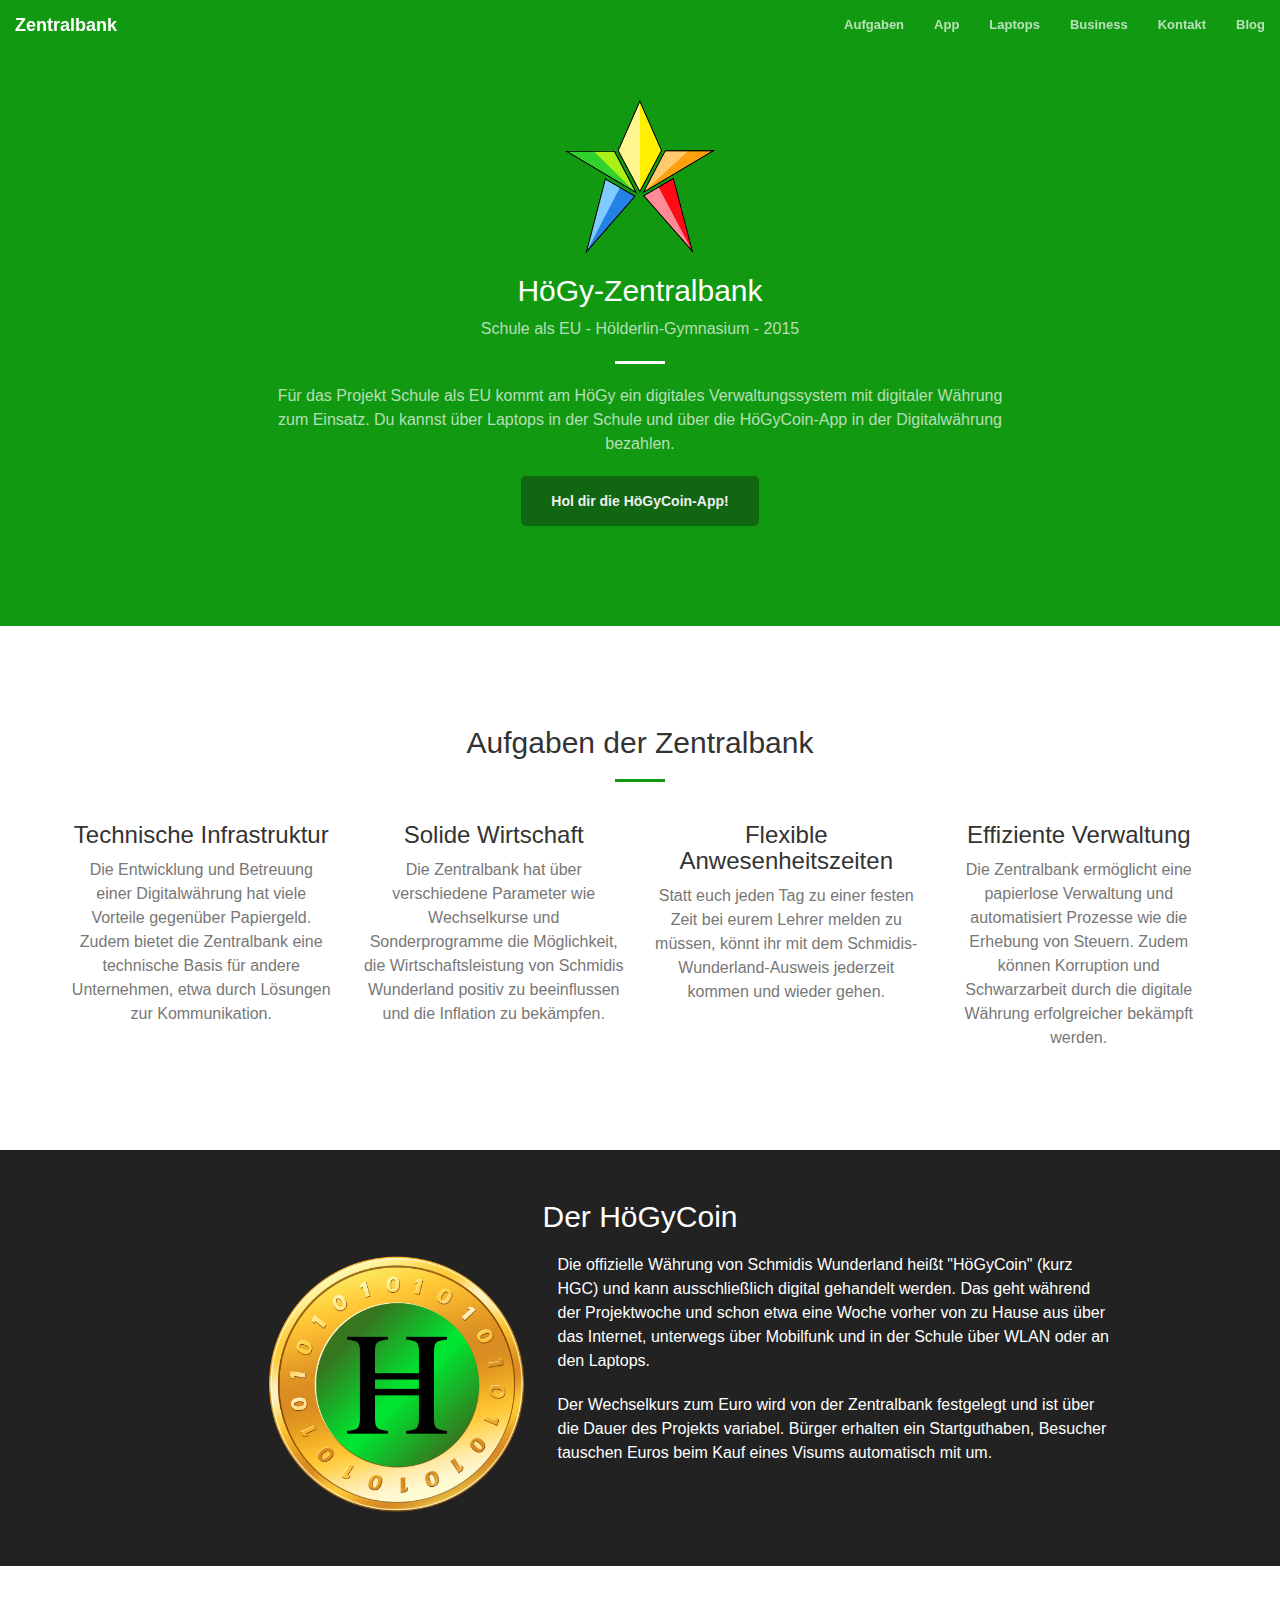
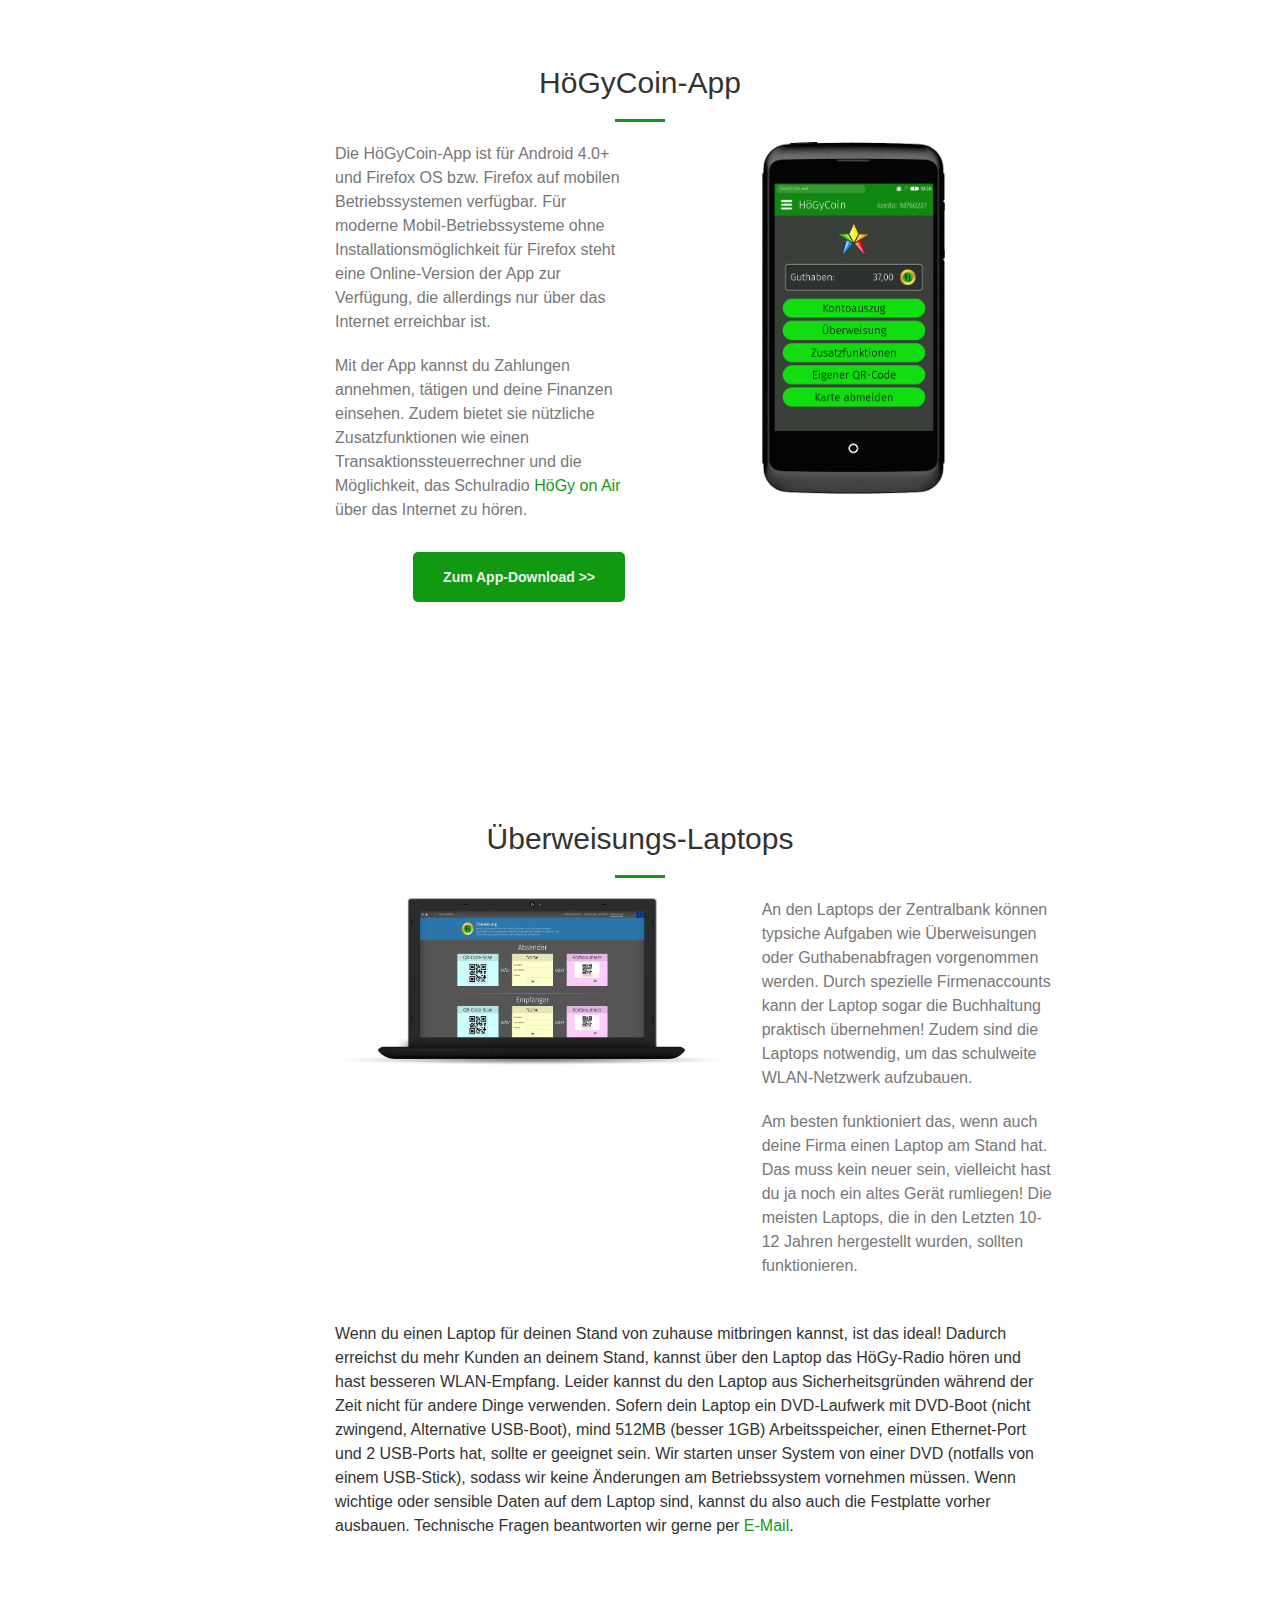
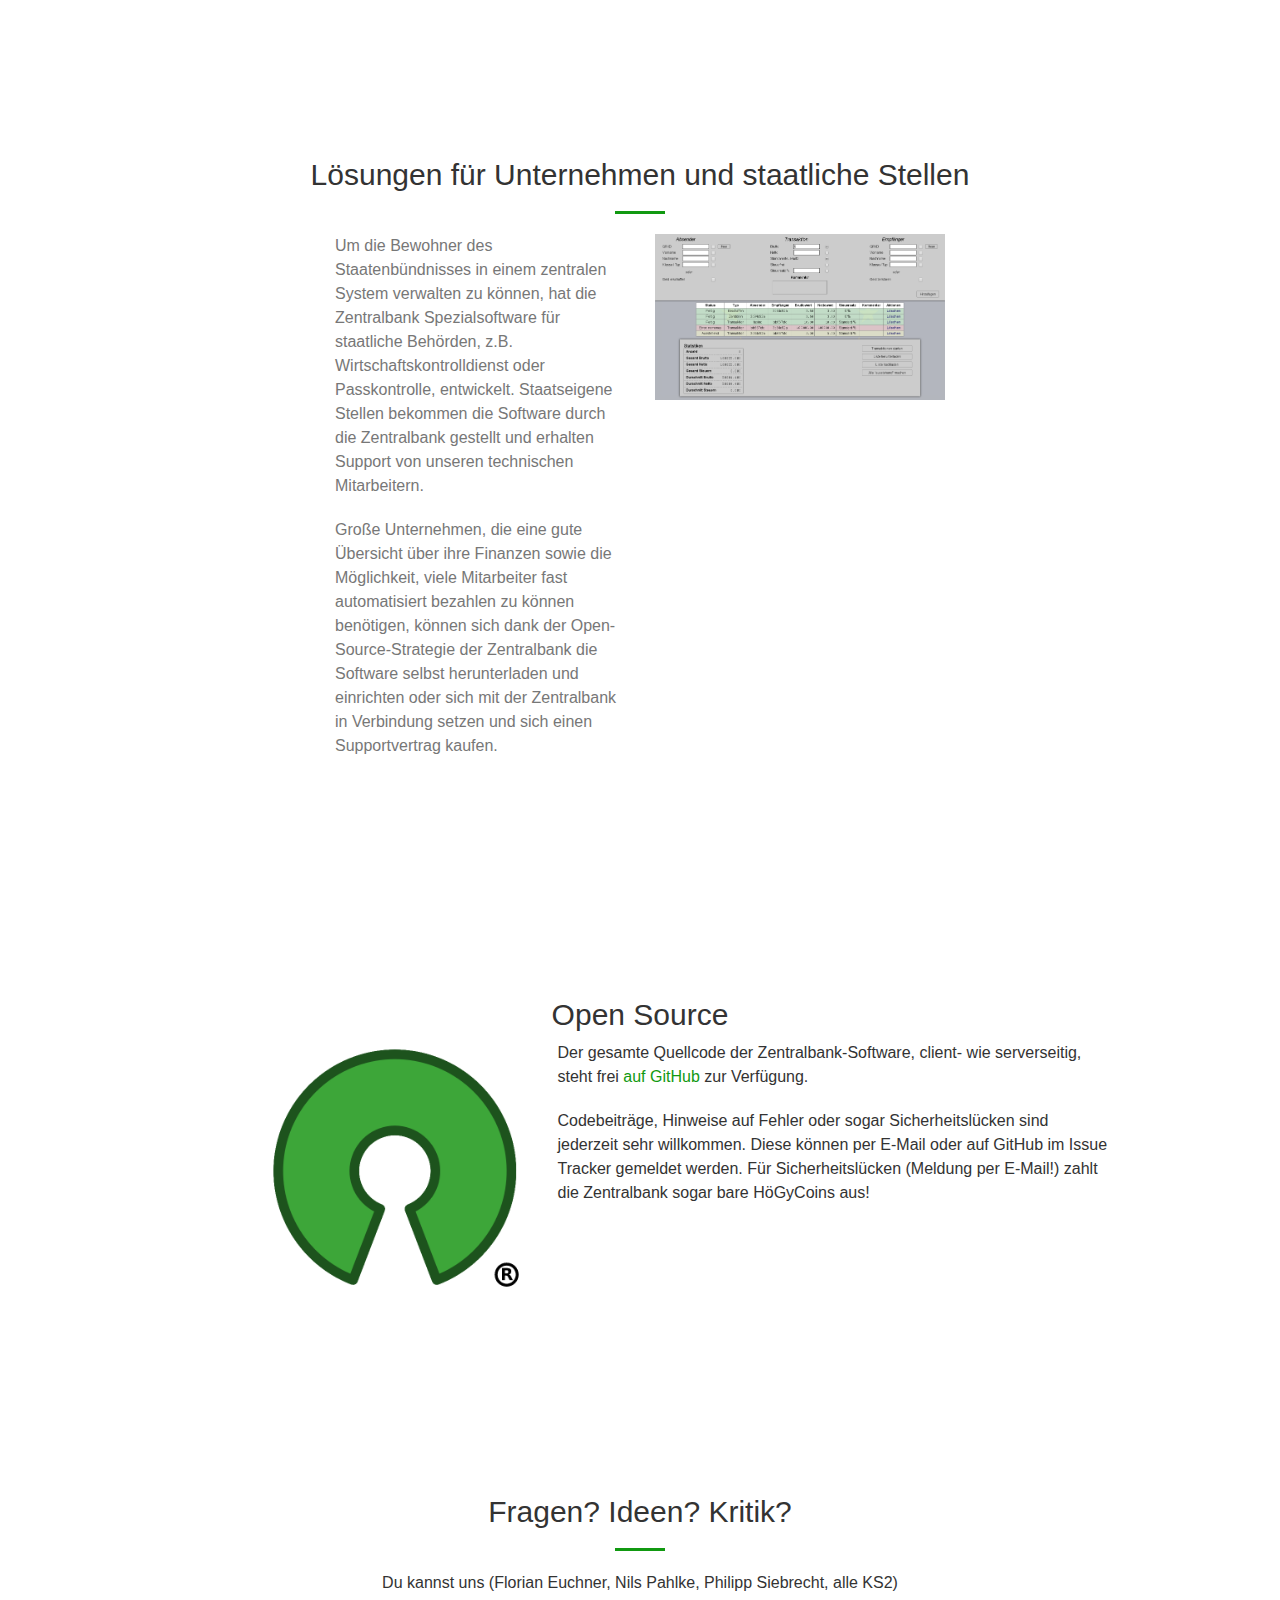
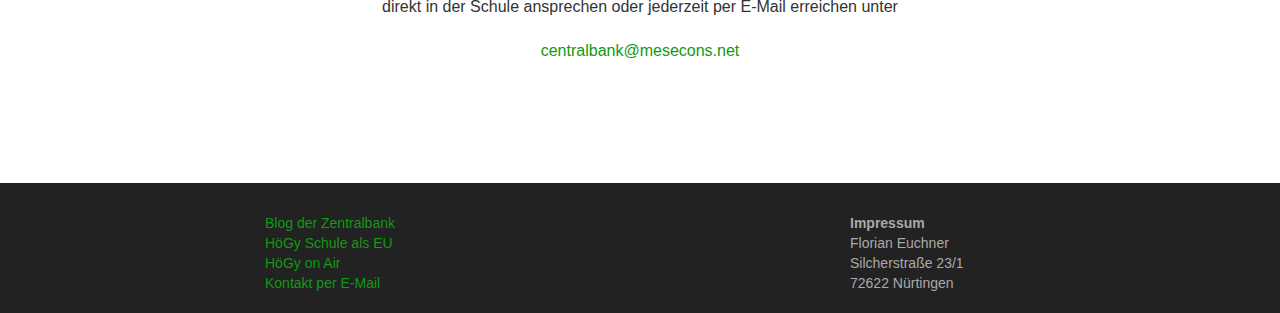
==== index.html @ 66ca06de "Information on iOS / Play Store, fix typos, other small changes" ====
<!DOCTYPE html>
<head>
	<meta charset="utf-8">
	<meta name="viewport" content="width=device-width, initial-scale=1">

	<title>Zentralbank Schule als EU</title>

	<!-- Bootstrap -->
	<link rel="stylesheet" href="css/bootstrap.min.css" type="text/css">

	<!-- Fira Sans -->
	<link rel="stylesheet" href="//code.cdn.mozilla.net/fonts/fira.css">

	<!-- Animate CSS -->
	<link rel="stylesheet" href="css/animate.min.css" type="text/css">
	<link rel="stylesheet" href="css/styles.css" type="text/css">

</head>

<body id="page-top">
	<nav id="mainNav" class="navbar navbar-default navbar-fixed-top">
		<div class="container-fluid">
			<div class="navbar-header">
				<button type="button" class="navbar-toggle collapsed" data-toggle="collapse" data-target="#bs-example-navbar-collapse-1">
					<span class="sr-only">Navigation</span>
					<span class="icon-bar"></span>
					<span class="icon-bar"></span>
					<span class="icon-bar"></span>
				</button>
				<a href="#header" class="navbar-brand page-scroll">Zentralbank</a>
			</div>

			<!-- Collect the nav links, forms, and other content for toggling -->
			<div class="collapse navbar-collapse" id="bs-example-navbar-collapse-1">
				<ul class="nav navbar-nav navbar-right">
					<li>
						<a class="page-scroll" href="#tasks">Aufgaben</a>
					</li>
					<li>
						<a class="page-scroll" href="#app">App</a>
					</li>
					<li>
						<a class="page-scroll" href="#laptop">Laptops</a>
					</li>
					<li>
						<a class="page-scroll" href="#business">Business</a>
					</li>
					<li>
						<a class="page-scroll" href="#contact">Kontakt</a>
					</li>
					<li>
						<a class="page-scroll" href="http://centralbank.eu/blog">Blog</a>
					</li>
				</ul>
			</div>
			<!-- /.navbar-collapse -->
		</div>
		<!-- /.container-fluid -->
	</nav>

	<section class="bg-primary" id="header">
		<div class="container">
			<div class="row">
				<div class="col-lg-8 col-lg-offset-2 text-center">
					<img src="img/logo.png" class="img-responsive center-block saeu-logo">
					<h2 class="section-heading">HöGy-Zentralbank</h2>
					<p class="text-faded">Schule als EU - Hölderlin-Gymnasium - 2015</p>
					<hr class="light">
					<p class="text-faded">Für das Projekt Schule als EU kommt am HöGy ein digitales Verwaltungssystem mit digitaler Währung zum Einsatz. Du kannst über Laptops in der Schule und über die HöGyCoin-App in der Digitalwährung bezahlen.</p>
					<a href="app.html" class="btn btn-default btn-xl btn-bgtheme">Hol dir die HöGyCoin-App!</a>
				</div>
			</div>
		</div>
	</section>

	<section id="tasks">
		<div class="container">
			<div class="row">
				<div class="col-lg-12 text-center">
					<h2 class="section-heading">Aufgaben der Zentralbank</h2>
					<hr class="primary">
				</div>
			</div>
		</div>
		<div class="container">
			<div class="row">
				<div class="col-sm-6 col-lg-3 col-md-6 text-center">
					<div class="service-box">
						<h3>Technische Infrastruktur</h3>
						<p class="text-muted">Die Entwicklung und Betreuung einer Digitalwährung hat viele Vorteile gegenüber Papiergeld. Zudem bietet die Zentralbank eine technische Basis für andere Unternehmen, etwa durch Lösungen zur Kommunikation.</p>
					</div>
				</div>
				<div class="col-sm-6 col-lg-3 col-md-6 text-center">
					<div class="service-box">
						<h3>Solide Wirtschaft</h3>
						<p class="text-muted">Die Zentralbank hat über verschiedene Parameter wie Wechselkurse und Sonderprogramme die Möglichkeit, die Wirtschaftsleistung von Schmidis Wunderland positiv zu beeinflussen und die Inflation zu bekämpfen.</p>
					</div>
				</div>
				<div class="col-sm-6 col-lg-3 col-md-6 text-center">
					<div class="service-box">
						<h3>Flexible Anwesenheitszeiten</h3>
						<p class="text-muted">Statt euch jeden Tag zu einer festen Zeit bei eurem Lehrer melden zu müssen, könnt ihr mit dem Schmidis-Wunderland-Ausweis jederzeit kommen und wieder gehen.</p>
					</div>
				</div>
				<div class="col-sm-6 col-lg-3 col-md-6 text-center">
					<div class="service-box">
						<h3>Effiziente Verwaltung</h3>
						<p class="text-muted">Die Zentralbank ermöglicht eine papierlose Verwaltung und automatisiert Prozesse wie die Erhebung von Steuern. Zudem können Korruption und Schwarzarbeit durch die digitale Währung erfolgreicher bekämpft werden.</p>
					</div>
				</div>
			</div>
		</div>
	</section>

	<aside class="bg-dark">
		<div class="container text-center">
			<div class="hgc-descbox">
				<h2>Der HöGyCoin</h2>
				<div class="row">
					<div class="col-lg-offset-2 col-lg-3 col-sm-offset-0 col-sm-4 col-xs-offset-3 col-xs-6">
						<img src="img/hgc.png" class="img-responsive hgc-desc-img">
					</div>
					<div class="text-left col-lg-6 col-sm-7 col-sm-offset-0 col-xs-offset-1 col-xs-10">
						<p class="text-description">
							Die offizielle Währung von Schmidis Wunderland heißt "HöGyCoin" (kurz HGC) und kann ausschließlich digital gehandelt werden. Das geht während der Projektwoche und schon etwa eine Woche vorher von zu Hause aus über das Internet, unterwegs über Mobilfunk und in der Schule über WLAN oder an den Laptops.
						</p>
						<p class="text-description">
							Der Wechselkurs zum Euro wird von der Zentralbank festgelegt und ist über die Dauer des Projekts variabel. Bürger erhalten ein Startguthaben, Besucher tauschen Euros beim Kauf eines Visums automatisch mit um.
						</p>
					</div>
				</div>
			</div>
		</div>
	</aside>

	<section id="app">
		<div class="container-fluid">
			<h2 class="section-heading text-center">HöGyCoin-App</h2>
			<hr class="primary">
			<div class="row">
				<div class="col-lg-offset-3 col-lg-3 col-sm-6 col-sm-offset-2">
					<p class="text-muted">
						Die HöGyCoin-App ist für Android 4.0+ und Firefox OS bzw. Firefox auf mobilen Betriebssystemen verfügbar. Für moderne Mobil-Betriebssysteme ohne Installationsmöglichkeit für Firefox steht eine Online-Version der App zur Verfügung, die allerdings nur über das Internet erreichbar ist.
					</p>
					<p class="text-muted">
						Mit der App kannst du Zahlungen annehmen, tätigen und deine Finanzen einsehen. Zudem bietet sie nützliche Zusatzfunktionen wie einen Transaktionssteuerrechner und die Möglichkeit, das Schulradio <a href="http://hoegyonair.eu">HöGy on Air</a> über das Internet zu hören.
					</p>
					<a href="app.html" class="btn btn-default btn-xl btn-dlapp">Zum App-Download >></a>
				</div>
				<div class="col-xs-offset-3 col-xs-6 col-sm-offset-0 col-lg-offset-1 col-lg-2 col-sm-3">
					<img src="img/app_menu.png" class="img-responsive">
				</div>
			</div>
		</div>
	</section>

	<section id="laptop">
		<div class="container-fluid">
			<h2 class="section-heading text-center">Überweisungs-Laptops</h2>
			<hr class="primary">
			<div class="row">
				<div class="col-lg-offset-3 col-lg-4 col-sm-6">
					<img src="img/laptop.png" class="img-responsive">
				</div>
				<div class="col-lg-3 col-sm-6">
					<p class="text-muted">
						An den Laptops der Zentralbank können typsiche Aufgaben wie Überweisungen oder Guthabenabfragen vorgenommen werden. Durch spezielle Firmenaccounts kann der Laptop sogar die Buchhaltung praktisch übernehmen! Zudem sind die Laptops notwendig, um das schulweite WLAN-Netzwerk aufzubauen.
					</p><p class="text-muted">
						Am besten funktioniert das, wenn auch deine Firma einen Laptop am Stand hat. Das muss kein neuer sein, vielleicht hast du ja noch ein altes Gerät rumliegen! Die meisten Laptops, die in den Letzten 10-12 Jahren hergestellt wurden, sollten funktionieren.
					</p>
				</div>
			</div><div class="row">
				<div class="col-lg-offset-3 col-sm-offset-2 col-lg-7 col-sm-8">
					<p class="text">
						<br/>Wenn du einen Laptop für deinen Stand von zuhause mitbringen kannst, ist das ideal! Dadurch erreichst du mehr Kunden an deinem Stand, kannst über den Laptop das HöGy-Radio hören und hast besseren WLAN-Empfang. Leider kannst du den Laptop aus Sicherheitsgründen während der Zeit nicht für andere Dinge verwenden. Sofern dein Laptop ein DVD-Laufwerk mit DVD-Boot (nicht zwingend, Alternative USB-Boot), mind 512MB (besser 1GB) Arbeitsspeicher, einen Ethernet-Port und 2 USB-Ports hat, sollte er geeignet sein. Wir starten unser System von einer DVD (notfalls von einem USB-Stick), sodass wir keine Änderungen am Betriebssystem vornehmen müssen. Wenn wichtige oder sensible Daten auf dem Laptop sind, kannst du also auch die Festplatte vorher ausbauen. Technische Fragen beantworten wir gerne per <a href="mailto:centralbank@mesecons.net">E-Mail</a>.<br/>
					</p>
				</div>
			</div>
		</div>
	</section>

	<section id="business">
		<div class="container-fluid">
			<h2 class="section-heading text-center">Lösungen für Unternehmen und staatliche Stellen</h2>
			<hr class="primary">
			<div class="row">

				<div class="col-lg-offset-3 col-lg-3 col-sm-6">
					<p class="text-muted">
						Um die Bewohner des Staatenbündnisses in einem zentralen System verwalten zu können, hat die Zentralbank Spezialsoftware für staatliche Behörden, z.B. Wirtschaftskontrolldienst oder Passkontrolle, entwickelt. Staatseigene Stellen bekommen die Software durch die Zentralbank gestellt und erhalten Support von unseren technischen Mitarbeitern.
					</p><p class="text-muted">
						Große Unternehmen, die eine gute Übersicht über ihre Finanzen sowie die Möglichkeit, viele Mitarbeiter fast automatisiert bezahlen zu können benötigen, können sich dank der Open-Source-Strategie der Zentralbank die Software selbst herunterladen und einrichten oder sich mit der Zentralbank in Verbindung setzen und sich einen Supportvertrag kaufen.
					</p>
				</div>
				<div class="col-lg-3 col-sm-6">
					<img src="img/maketransaction.png" class="img-responsive">
				</div>
		</div>
	</section>

	<section id="opensource">
		<div class="container text-center">
			<h2>Open Source</h2>
			<div class="row">
				<div class="col-lg-offset-2 col-lg-3 col-sm-offset-0 col-sm-4 col-xs-offset-3 col-xs-6">
					<img src="img/os_symbol.png" class="img-responsive hgc-desc-img">
				</div>
				<div class="text-left col-lg-6 col-sm-7 col-sm-offset-0 col-xs-offset-1 col-xs-10">
					<p class="text-description">
						Der gesamte Quellcode der Zentralbank-Software, client- wie serverseitig, steht frei <a href="https://github.com/Jeija/schulealsstaat">auf GitHub</a> zur Verfügung.
					</p>
					<p class="text-description">
						Codebeiträge, Hinweise auf Fehler oder sogar Sicherheitslücken sind jederzeit sehr willkommen. Diese können per E-Mail oder auf GitHub im Issue Tracker gemeldet werden. Für Sicherheitslücken (Meldung per E-Mail!) zahlt die Zentralbank sogar bare HöGyCoins aus!
					</p>
				</div>
			</div>
		</div>
	</section>

	<section id="contact">
		<div class="container">
			<h2 class="section-heading text-center">Fragen? Ideen? Kritik?</h2>
			<hr class="primary">
			<div class="row">
				<div class="col-sm-8 col-sm-offset-2 col-lg-6 col-lg-offset-3 text-center">
					<p>Du kannst uns (Florian Euchner, Nils Pahlke, Philipp Siebrecht, alle KS2) direkt in der Schule ansprechen oder jederzeit per E-Mail erreichen unter</p>
					<p>
						<a href="mailto:centralbank@mesecons.net">centralbank@mesecons.net</a>
					</p>
				</div>
			</div>
		</div>
	</section>

	<footer class="footer bg-dark">
		<div class="container">
			<p class="text-muted">
				<div class="row">
					<div class="col-sm-3 col-sm-offset-2 col-lg-2 col-lg-offset-2 ftitem">
						<a href="http://centralbank.eu/blog">Blog der Zentralbank</a><br/>
						<a href="http://hoegy-eu.de">HöGy Schule als EU</a><br/>
						<a href="http://hoegyonair.eu">HöGy on Air</a><br/>
						<a href="mailto:centralbank@mesecons.net">Kontakt per E-Mail</a><br/>
					</div>
					<div class="col-sm-3 col-sm-offset-2 col-lg-2 col-lg-offset-4 impressum ftitem">
						<b>Impressum</b><br/>
						Florian Euchner<br/>
						Silcherstraße 23/1<br/>
						72622 Nürtingen
					</div>
				</div>
			</p>
		</div>
	</footer>

	<!-- JavaScript -->
	<script src="js/jquery.js"></script>
	<script src="js/bootstrap.min.js"></script>
	<script src="js/jquery.easing.min.js"></script>
	<script src="js/jquery.fittext.js"></script>
	<script src="js/creative.js"></script>

</body>

</html>
---- css/styles.css ----
/*!
 * Start Bootstrap - Creative Bootstrap Theme (http://startbootstrap.com)
 * Code licensed under the Apache License v2.0.
 * For details, see http://www.apache.org/licenses/LICENSE-2.0.
 */

html,
body {
	width:100%;
	height:100%;
}

body {
	font-family:'Fira Sans','Helvetica Neue',Arial,sans-serif;
}

hr {
	max-width:50px;
	border-color:#191;
	border-width:3px;
}

hr.light {
	border-color:#fff;
}

a {
	color:#191;
	-webkit-transition:all .35s;
	-moz-transition:all .35s;
	transition:all .35s;
}

a:hover,
a:focus {
	color:#191;
}

h1,
h2,
h3,
h4,
h5,
h6 {
	font-family:'Fira Sans','Helvetica Neue',Arial,sans-serif;
}

p {
	margin-bottom:20px;
	font-size:16px;
	line-height:1.5;
}

.bg-primary {
	background-color:#191;
}

.smallheader {
	padding:50px;
}

.bg-dark {
	color:#fff;
	background-color:#222;
}

.bg-warning {
	background-color:#fdffc3;
}

.warningtext {
	font-size:18px;
}

.text-faded {
	color:rgba(255,255,255,.7);
}

section {
	padding:100px 0;
}

aside {
	padding:50px 0;
}

.footer a {
	text-decoration:none;
}

.footer a:hover {
	color:#8d8;
}

.footer .impressum {
	color:#aaa;
}

.footer .ftitem {
	margin-top:10px;
}

.no-padding {
	padding:0;
}

.saeu-logo {
	min-width:150px;
	width:10vw;
	margin-bottom:20px;
}

.navbar-default {
	font-family:'Fira Sans','Helvetica Neue',Arial,sans-serif;
	-webkit-transition:all .35s;
	-moz-transition:all .35s;
	transition:all .35s;
	background:#191;
	border:0 !important;
}

.navbar-default .navbar-header .navbar-brand {
	font-family:'Fira Sans','Helvetica Neue',Arial,sans-serif;
	font-weight:700;
	color:#fff;
}

.navbar-default .navbar-header .navbar-brand:hover,
.navbar-default .navbar-header .navbar-brand:focus {
	color:#fff;
}

.navbar-default .nav > li>a,
.navbar-default .nav>li>a:focus {
	font-size:13px;
	font-weight:700;
	color:rgba(255,255,255,.7);
}

.navbar-default .nav > li>a:hover,
.navbar-default .nav>li>a:focus:hover {
	color:#fff;
}

.navbar-default .nav > li.active>a,
.navbar-default .nav>li.active>a:focus {
	color:#fff !important;
	background-color:transparent;
}

.navbar-default .nav > li.active>a:hover,
.navbar-default .nav>li.active>a:focus:hover {
	background-color:transparent;
}

.navbar-toggle:hover, .navbar-toggle:focus {
	background-color:rgba(255, 255, 255, 0.3) !important;
}

.navbar-toggle .icon-bar {
	background-color:#fff !important;
}

@media(min-width:768px) {
	.navbar-default {
		background-color:transparent;
	}

	.navbar-default .navbar-header .navbar-brand {
		color:rgba(255,255,255,.7);
	}

	.navbar-default .navbar-header .navbar-brand:hover,
	.navbar-default .navbar-header .navbar-brand:focus {
		color:#fff;
	}

	.navbar-default .nav > li>a,
	.navbar-default .nav>li>a:focus {
		color:rgba(255,255,255,.7);
	}

	.navbar-default .nav > li>a:hover,
	.navbar-default .nav>li>a:focus:hover {
		color:#fff;
	}

	.navbar-default.affix {
		background-color:rgba(16, 143, 16, 0.9);
	}

	.navbar-default.affix .navbar-header .navbar-brand {
		font-size:14px;
		color:#fff;
	}

	.navbar-default.affix .navbar-header .navbar-brand:hover,
	.navbar-default.affix .navbar-header .navbar-brand:focus {
		color:#fff;
	}

	.navbar-default.affix .nav > li>a,
	.navbar-default.affix .nav>li>a:focus {
		color:rgba(255,255,255,.7);
	}

	.navbar-default.affix .nav > li>a:hover,
	.navbar-default.affix .nav>li>a:focus:hover {
		color:#fff;
	}
}

@media(min-width:768px) {
	header {
		min-height:100%;
	}

	header .header-content {
		position:absolute;
		top:50%;
		padding:0 50px;
		-webkit-transform:translateY(-50%);
		-ms-transform:translateY(-50%);
		transform:translateY(-50%);
	}

	header .header-content .header-content-inner {
		margin-right:auto;
		margin-left:auto;
		max-width:1000px;
	}

	header .header-content .header-content-inner p {
		margin-right:auto;
		margin-left:auto;
		max-width:80%;
		font-size:18px;
	}
}

.btn-dlapp {
	float:right;
	margin-top:10px;
	margin-bottom:20px;
}

.app-radio {
	width:75%;
	margin:auto;
	margin-top:30px;
}

.section-heading {
	margin-top:0;
}

.service-box {
	margin:50px auto 0;
	max-width:400px;
}

@media(min-width:992px) {
	.service-box {
		margin:20px auto 0;
	}
}

.service-box p {
	margin-bottom:0;
}

.hgc-descbox h2 {
	margin:0 auto 20px;
}

.text-primary {
	color:#191;
}

.text-description {
	font-size:16px;
}

.no-gutter > [class*=col-] {
	padding-right:0;
	padding-left:0;
}

.btn-default {
	color:#eee;
	background-color:#191;
	-webkit-transition:all .35s;
	-moz-transition:all .35s;
	transition:all .35s;
}

.btn-default:hover,
.btn-default:focus,
.btn-default.focus,
.btn-default:active,
.btn-default.active,
.open > .dropdown-toggle.btn-default {
	color:#fff;
	background-color:#060;
}

.btn-default:active,
.btn-default.active,
.open > .dropdown-toggle.btn-default {
	background-image:none;
}

.btn {
	border:0;
	border-radius:5px;
	font-family:'Fira Sans','Helvetica Neue',Arial,sans-serif;
	font-weight:700;
}

.btn-bgtheme {
	background-color:#161;
	color:#eee;
}

.btn-bgtheme:hover, .btn-bgtheme:focus {
	background-color:#030 !important;
}

.btn-xl {
	padding:15px 30px;
}

.btn-logo {
	padding:15px 30px;
	color:#fff;
	font-size:18px;
}

.btn-logo img {
	height:40px;
	margin-right:20px;
}

.btn-download {
	margin-top:10px;
}

::-moz-selection {
	text-shadow:none;
	color:#fff;
	background:#222;
}

::selection {
	text-shadow:none;
	color:#fff;
	background:#222;
}

img::selection {
	color:#fff;
	background:0 0;
}

img::-moz-selection {
	color:#fff;
	background:0 0;
}

body {
	webkit-tap-highlight-color:#222;
}
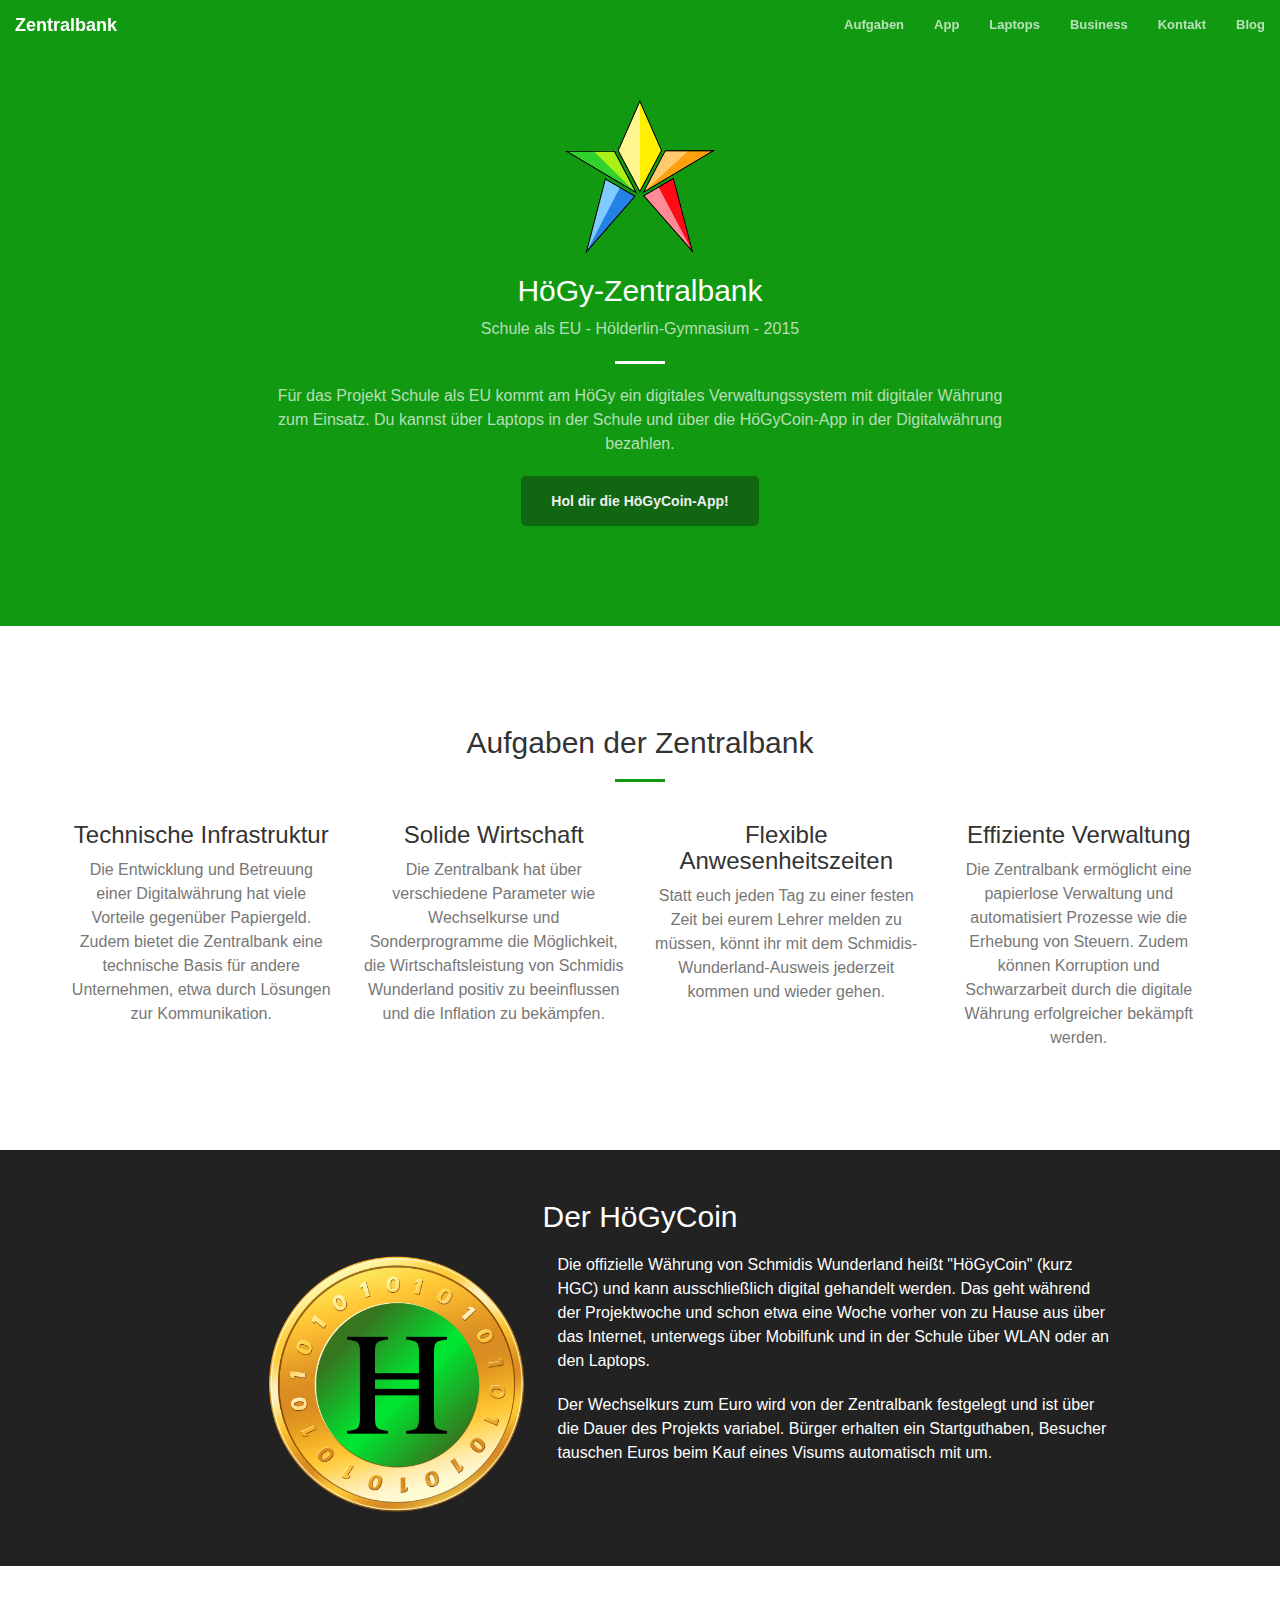
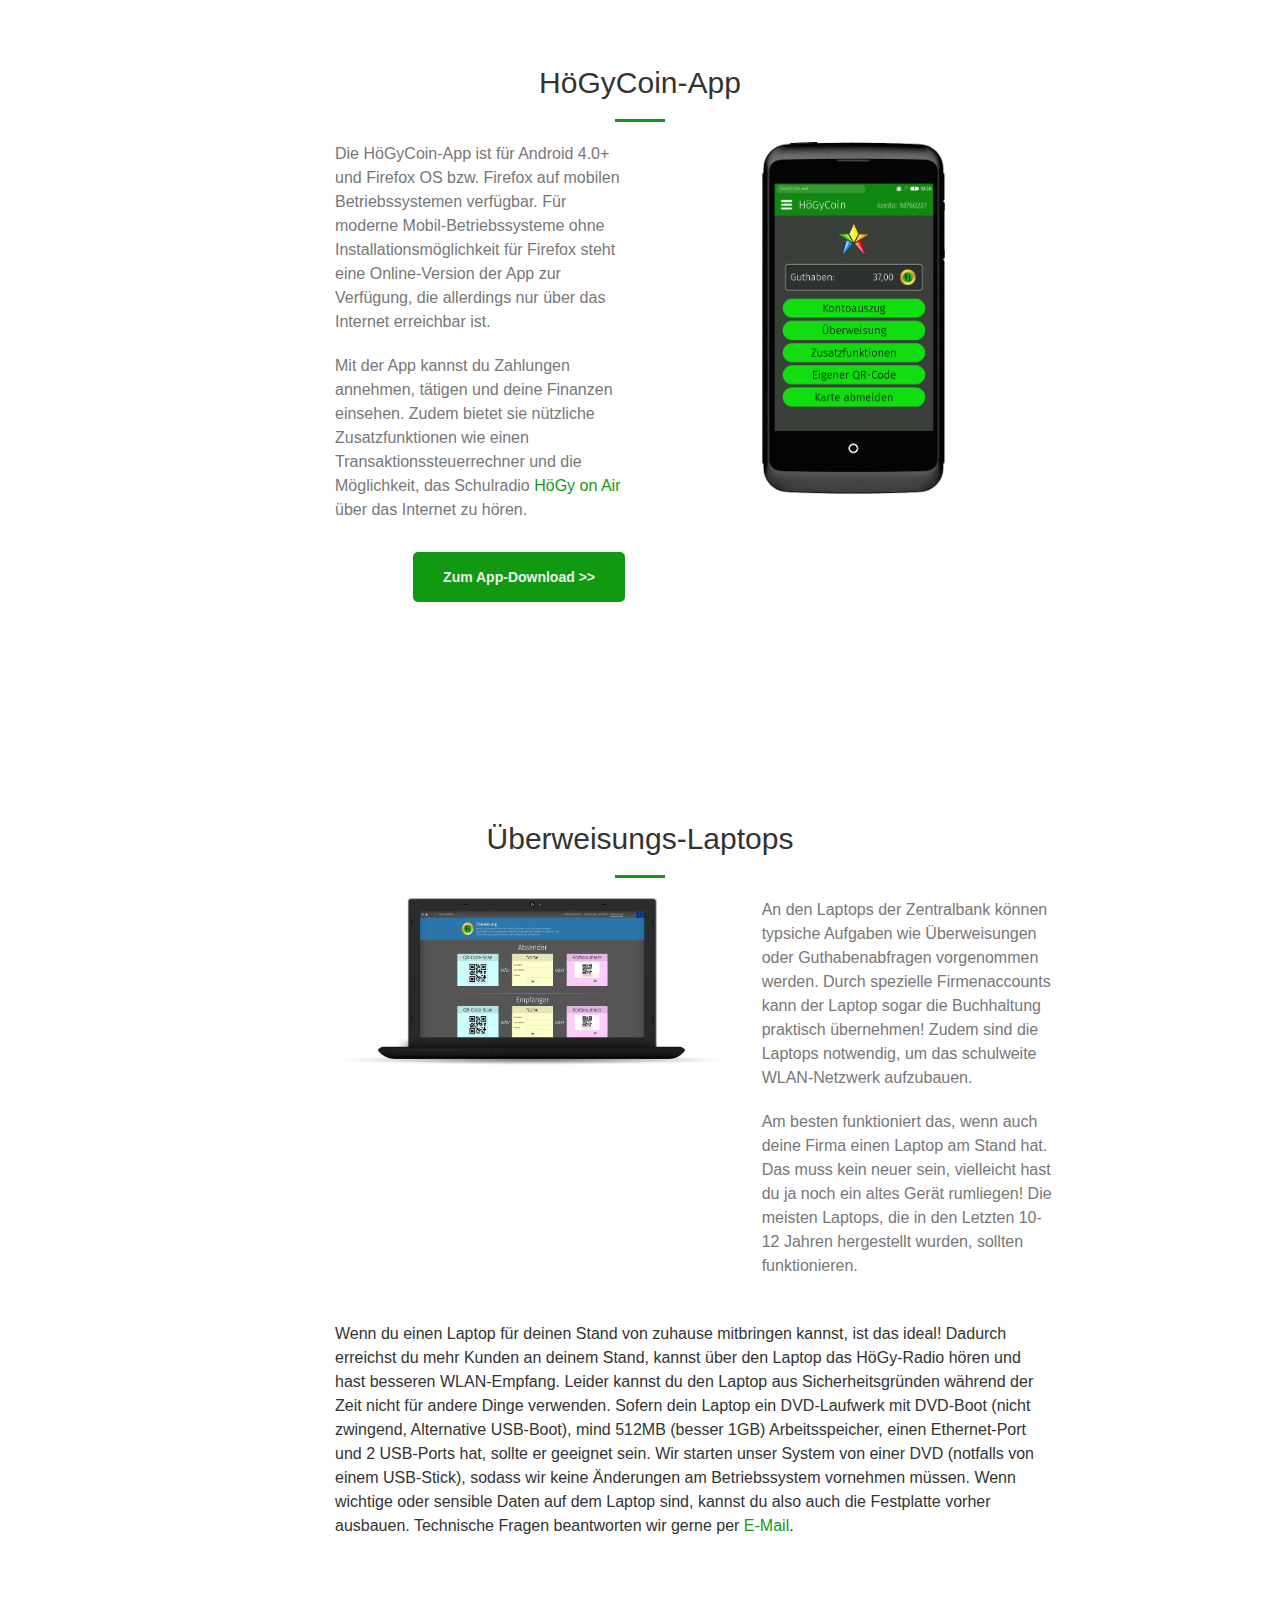
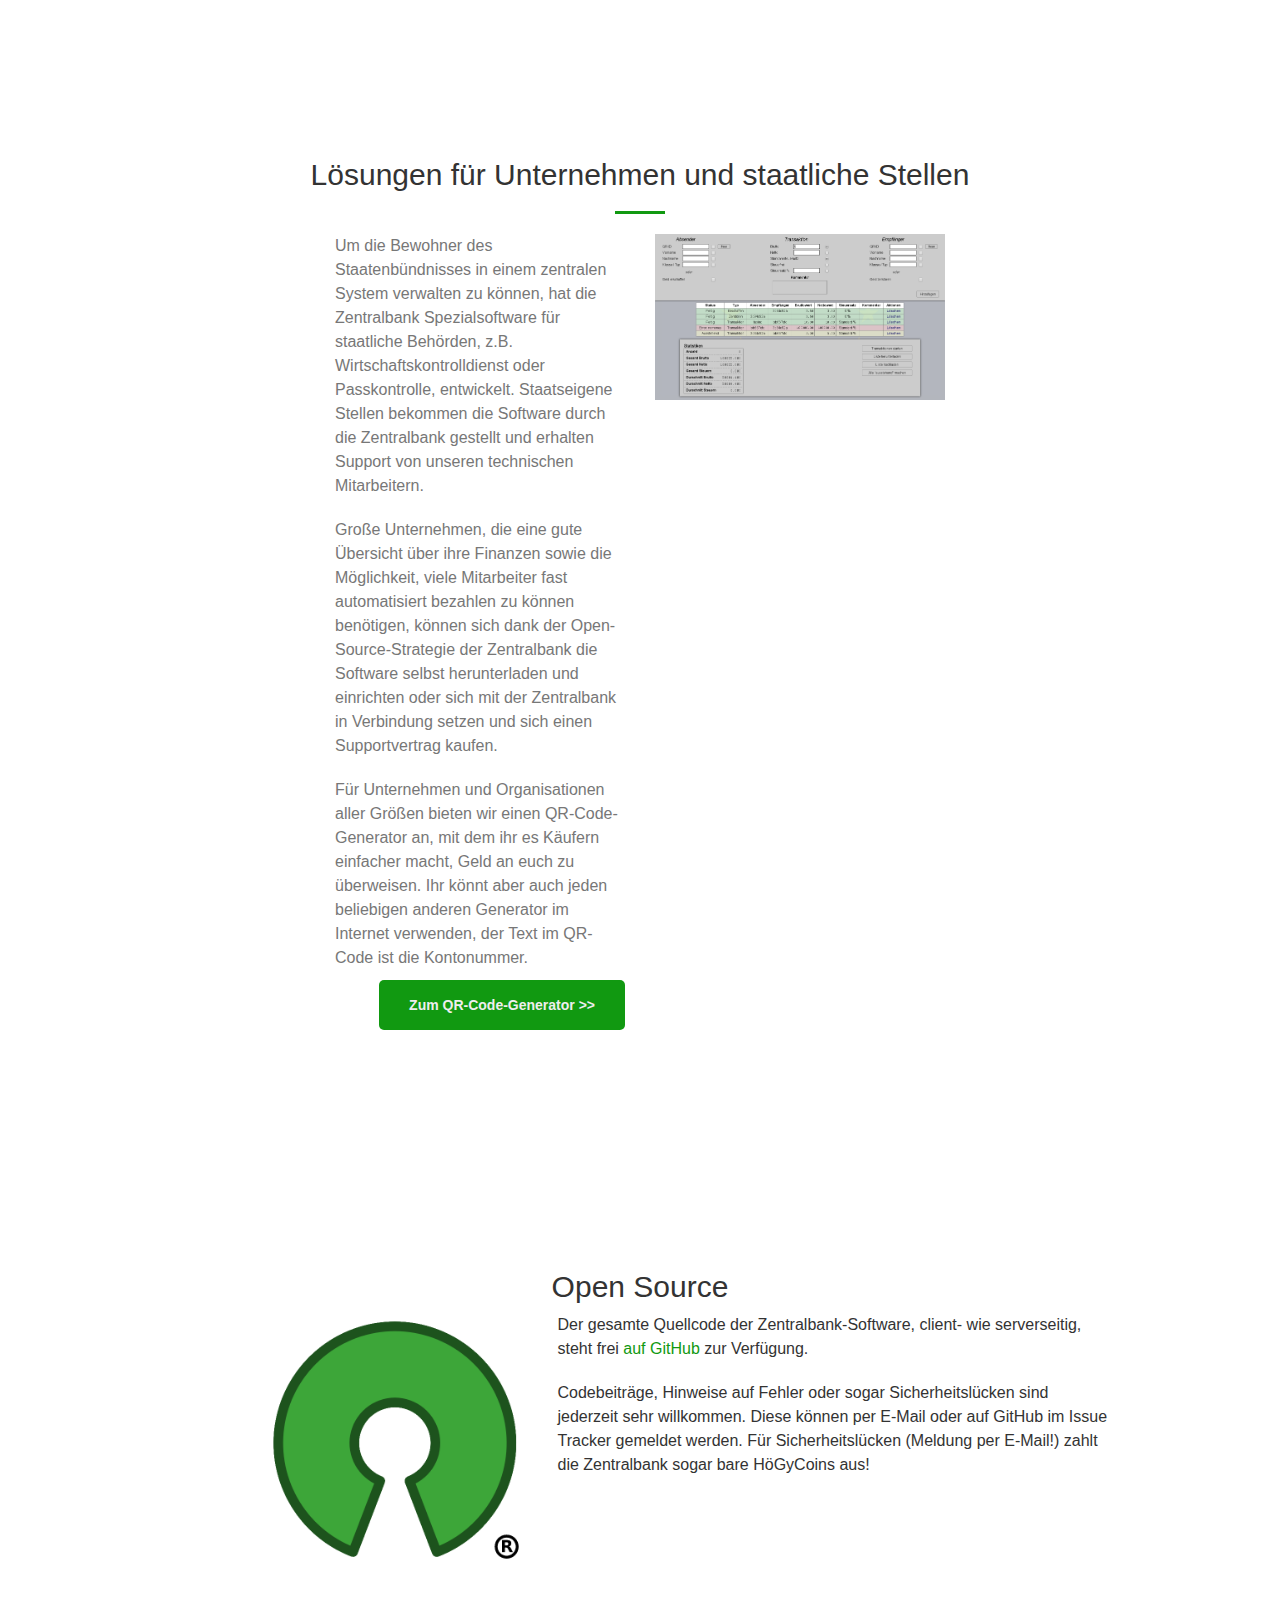
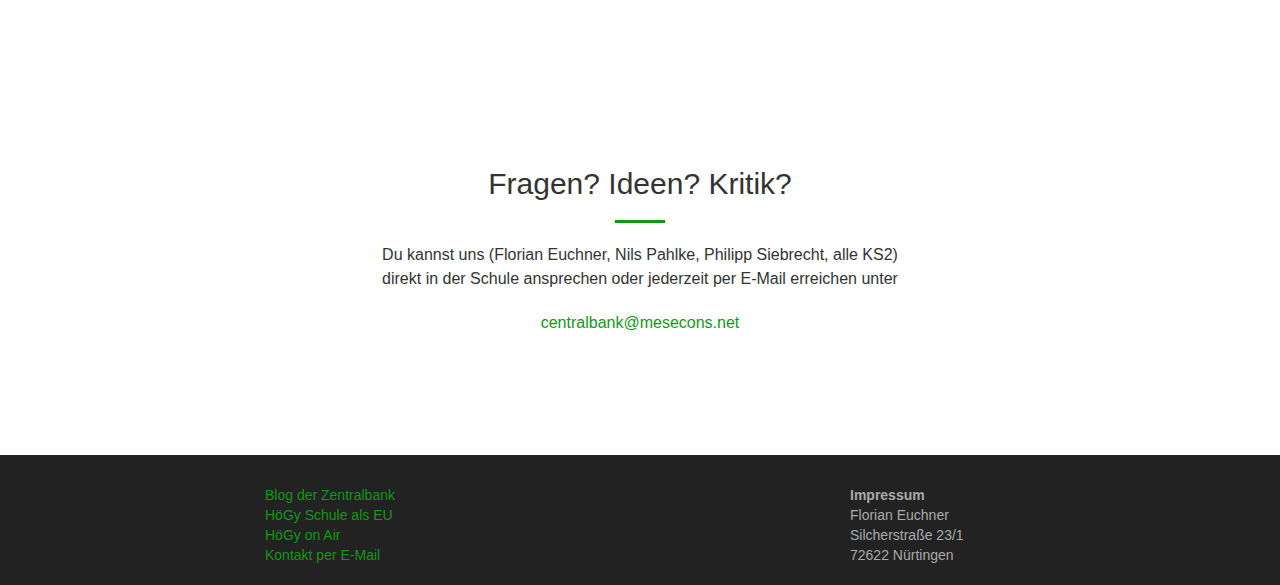
==== commit 4ec3c14f: "Add QR Code Page generator (so that businesses can more easily publish their QR Code, although any o" ====
--- a/index.html
+++ b/index.html
@@ -190,6 +190,9 @@
 						Um die Bewohner des Staatenbündnisses in einem zentralen System verwalten zu können, hat die Zentralbank Spezialsoftware für staatliche Behörden, z.B. Wirtschaftskontrolldienst oder Passkontrolle, entwickelt. Staatseigene Stellen bekommen die Software durch die Zentralbank gestellt und erhalten Support von unseren technischen Mitarbeitern.
 					</p><p class="text-muted">
 						Große Unternehmen, die eine gute Übersicht über ihre Finanzen sowie die Möglichkeit, viele Mitarbeiter fast automatisiert bezahlen zu können benötigen, können sich dank der Open-Source-Strategie der Zentralbank die Software selbst herunterladen und einrichten oder sich mit der Zentralbank in Verbindung setzen und sich einen Supportvertrag kaufen.
+					</p><p class="text-muted">
+						Für Unternehmen und Organisationen aller Größen bieten wir einen QR-Code-Generator an, mit dem ihr es Käufern einfacher macht, Geld an euch zu überweisen. Ihr könnt aber auch jeden beliebigen anderen Generator im Internet verwenden, der Text im QR-Code ist die Kontonummer.
+							<a href="genqr.html" class="btn btn-default btn-xl btn-dlapp">Zum QR-Code-Generator >></a>
 					</p>
 				</div>
 				<div class="col-lg-3 col-sm-6">
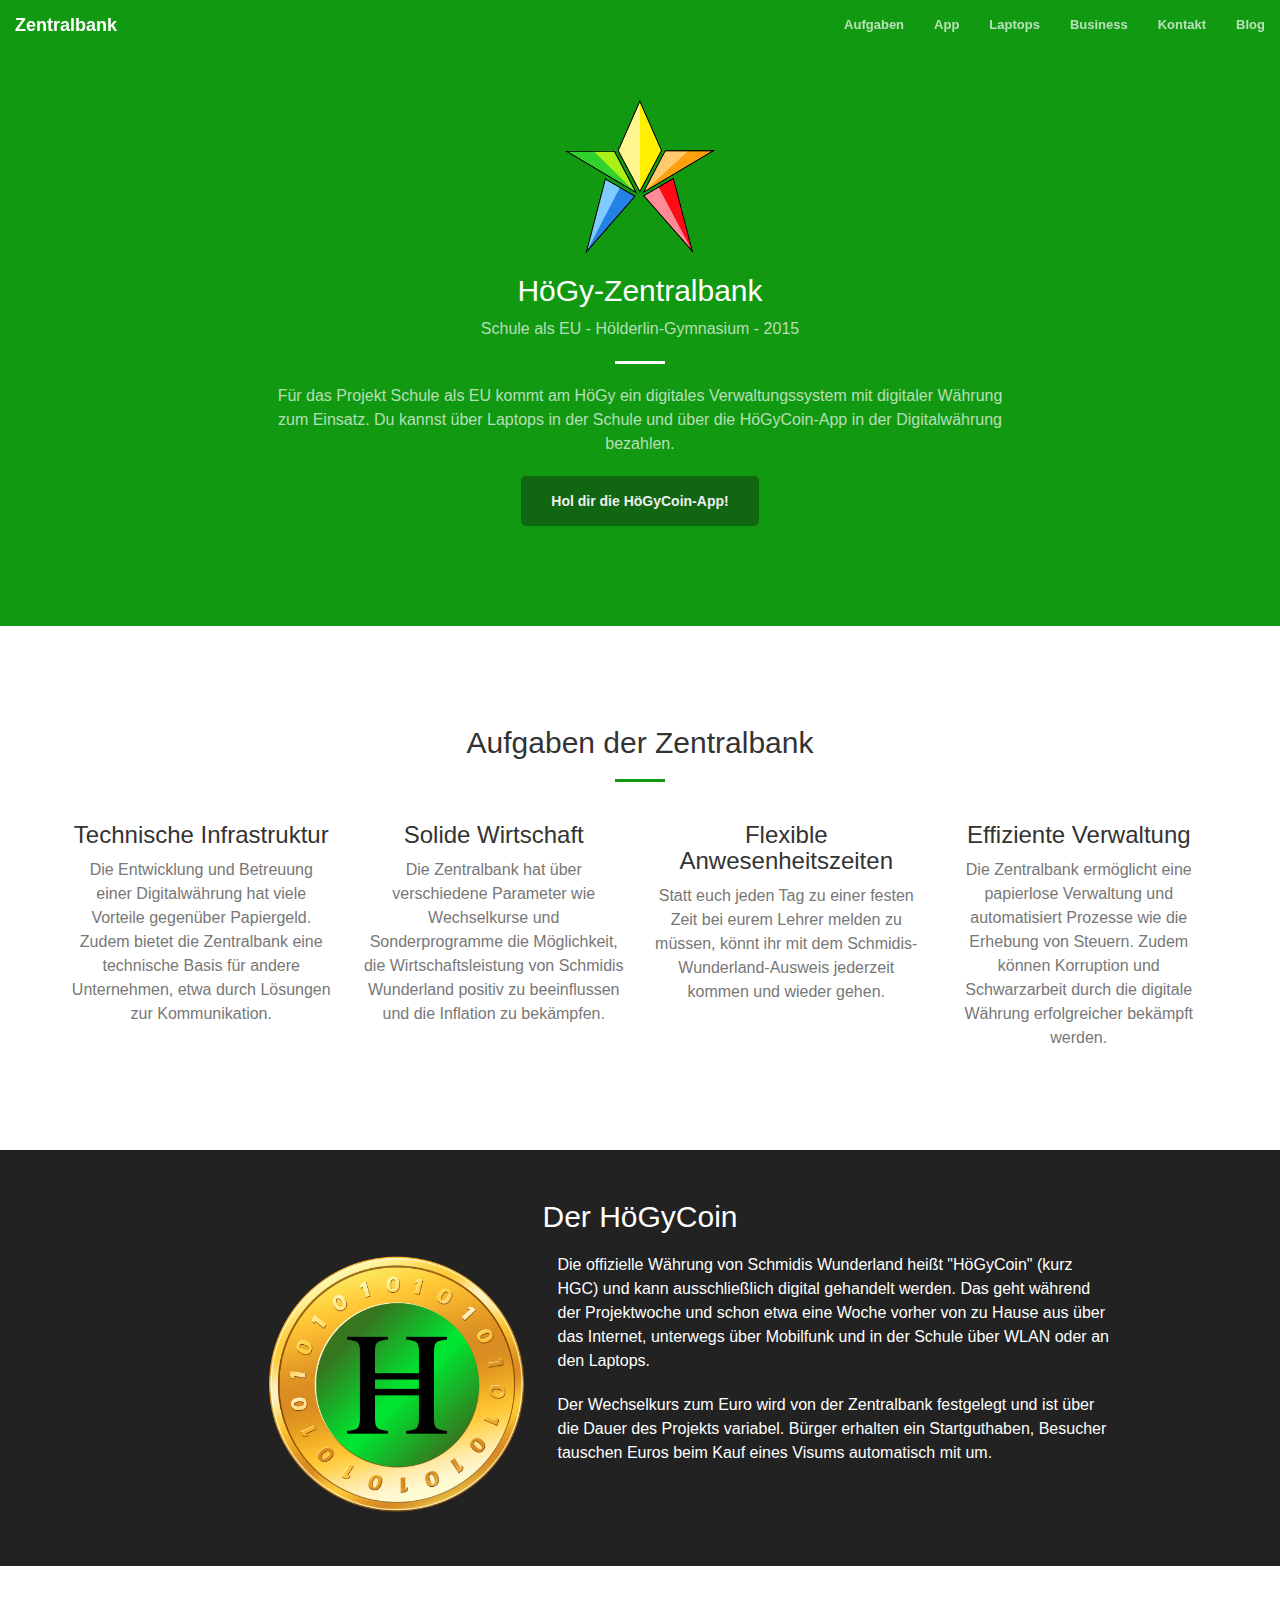
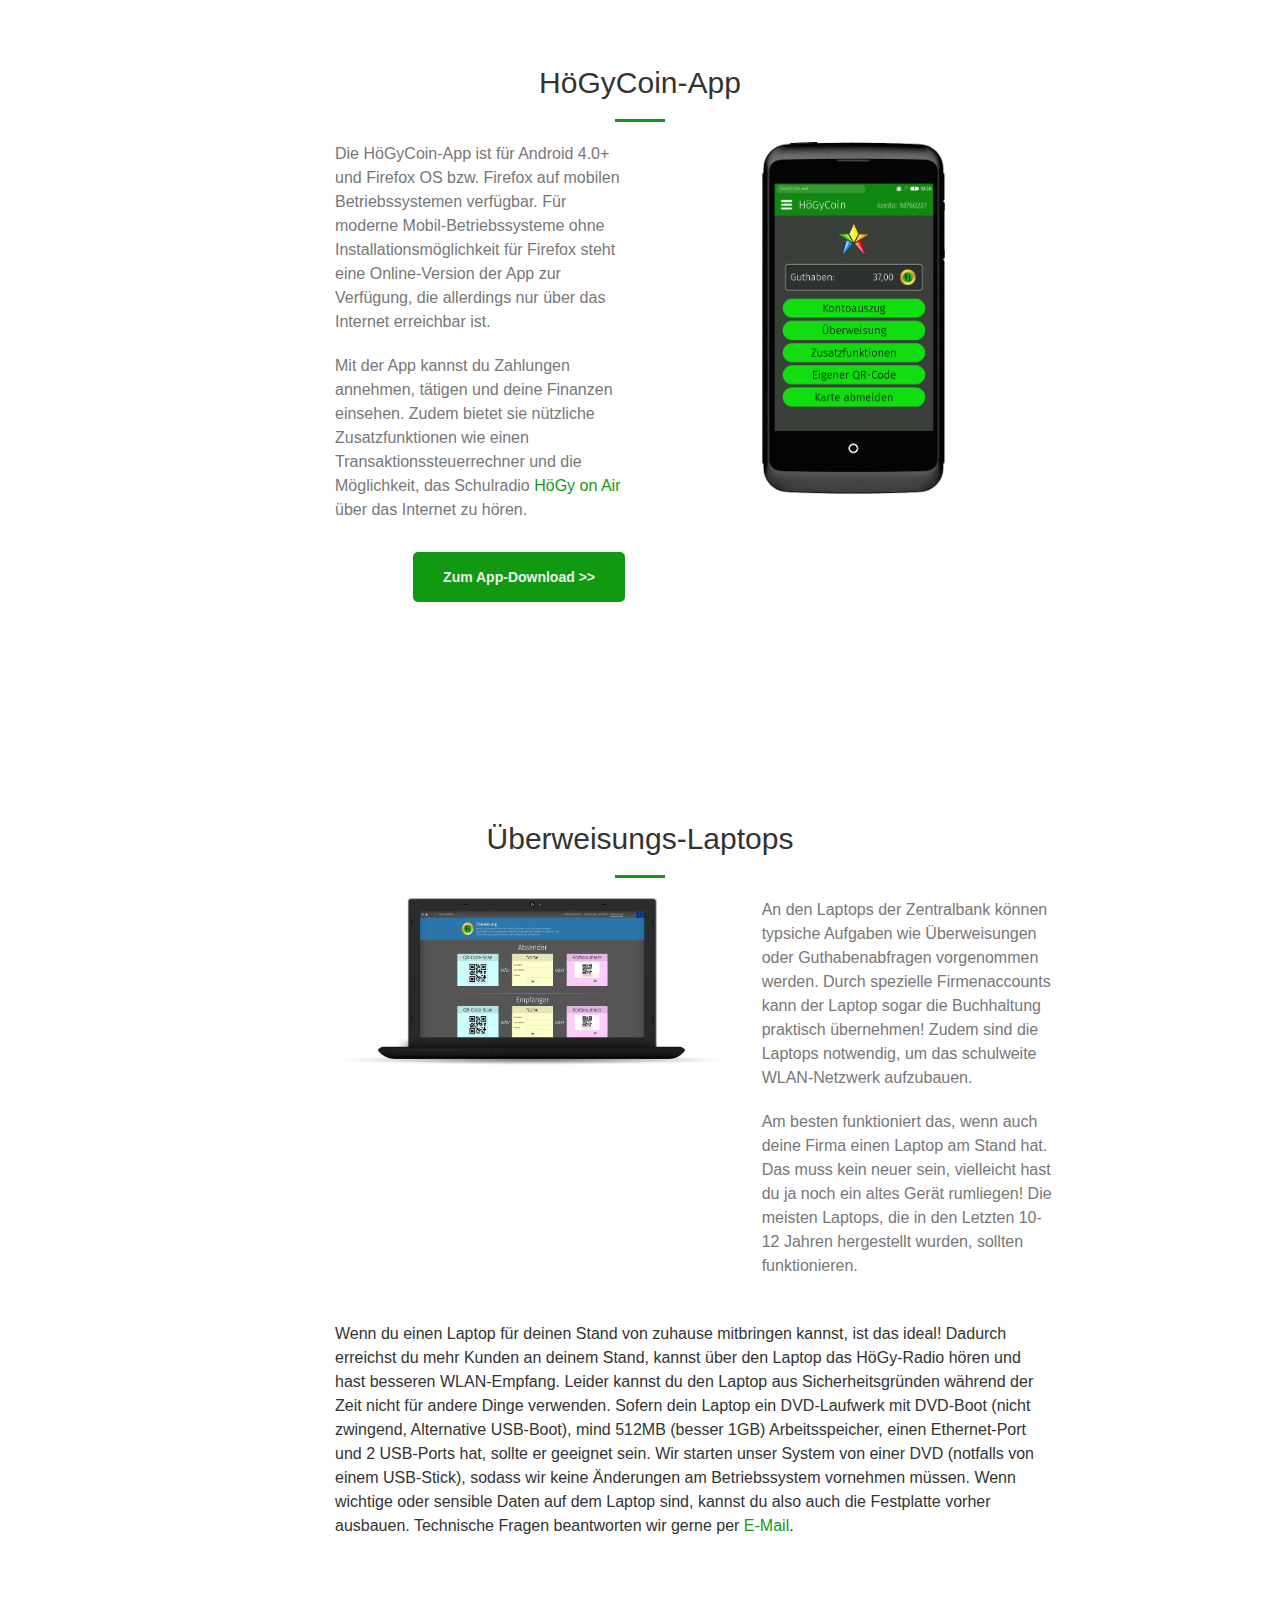
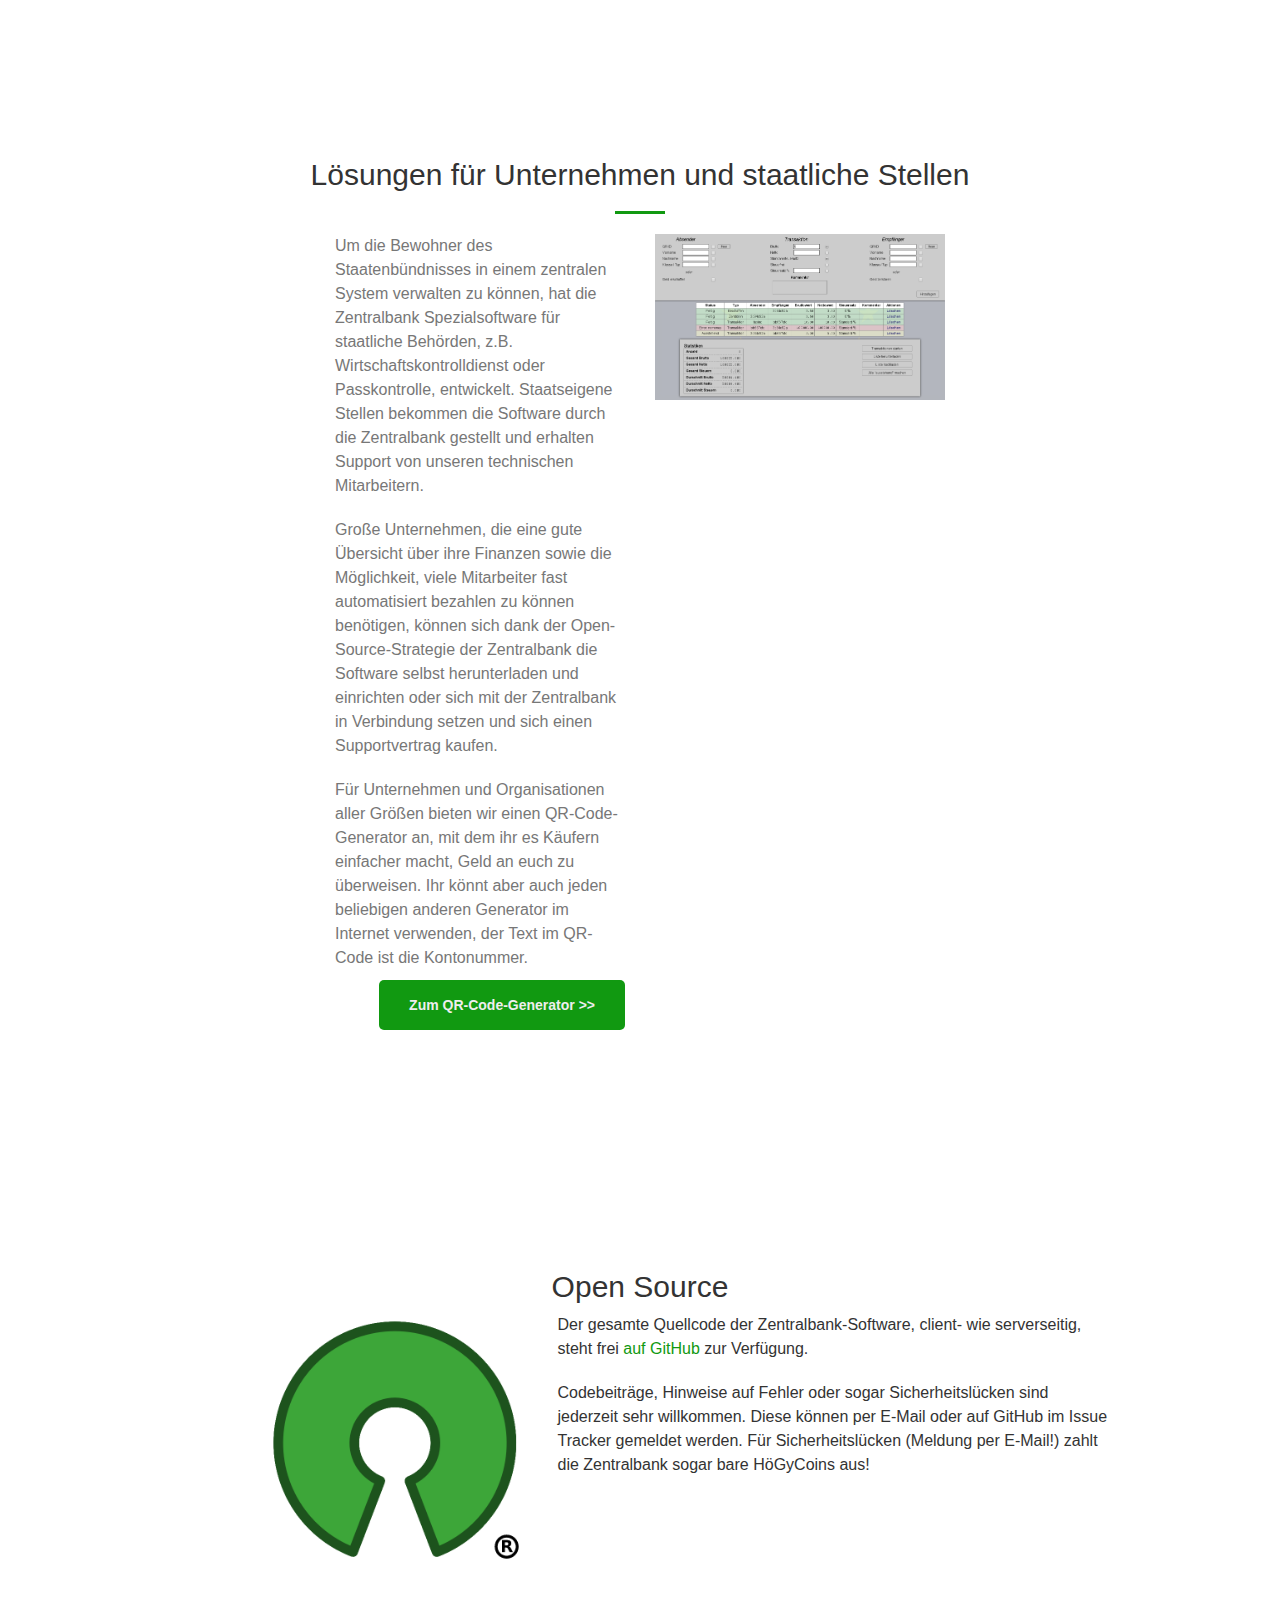
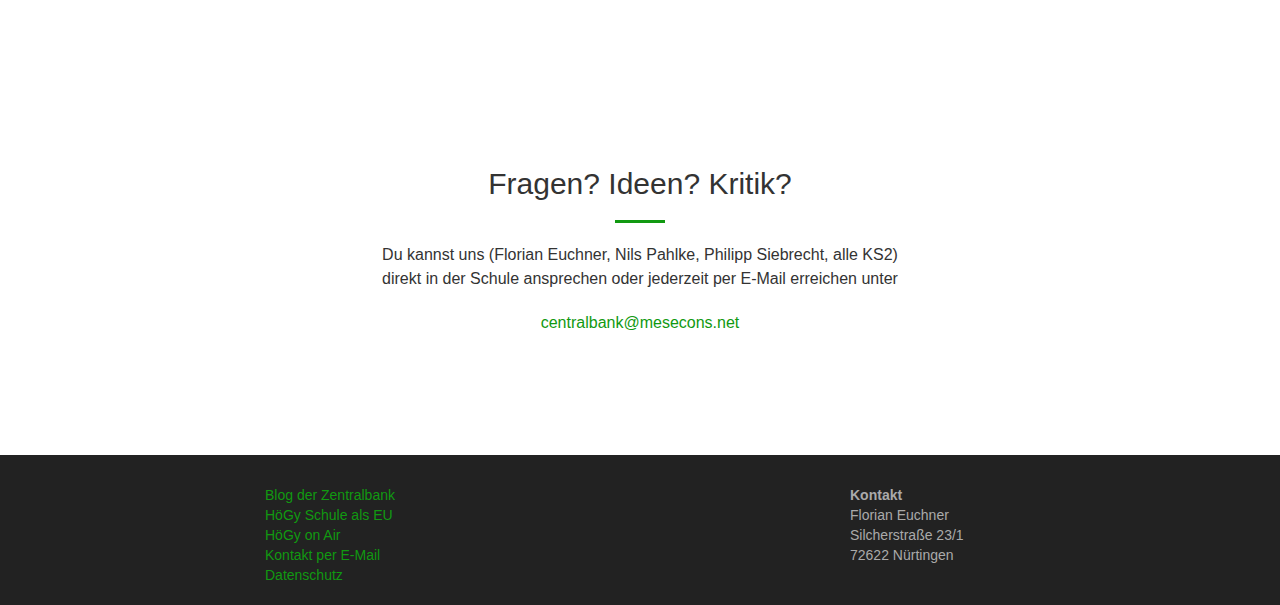
==== commit 55f43202: "Add privacy policy and link to it" ====
--- a/index.html
+++ b/index.html
@@ -244,9 +244,10 @@
 						<a href="http://hoegy-eu.de">HöGy Schule als EU</a><br/>
 						<a href="http://hoegyonair.eu">HöGy on Air</a><br/>
 						<a href="mailto:centralbank@mesecons.net">Kontakt per E-Mail</a><br/>
+						<a href="policy.html">Datenschutz</a><br/>
 					</div>
 					<div class="col-sm-3 col-sm-offset-2 col-lg-2 col-lg-offset-4 impressum ftitem">
-						<b>Impressum</b><br/>
+						<b>Kontakt</b><br/>
 						Florian Euchner<br/>
 						Silcherstraße 23/1<br/>
 						72622 Nürtingen
--- a/css/styles.css
+++ b/css/styles.css
@@ -370,3 +370,7 @@
 body {
 	webkit-tap-highlight-color:#222;
 }
+
+#fxos_install {
+	cursor:pointer;
+}
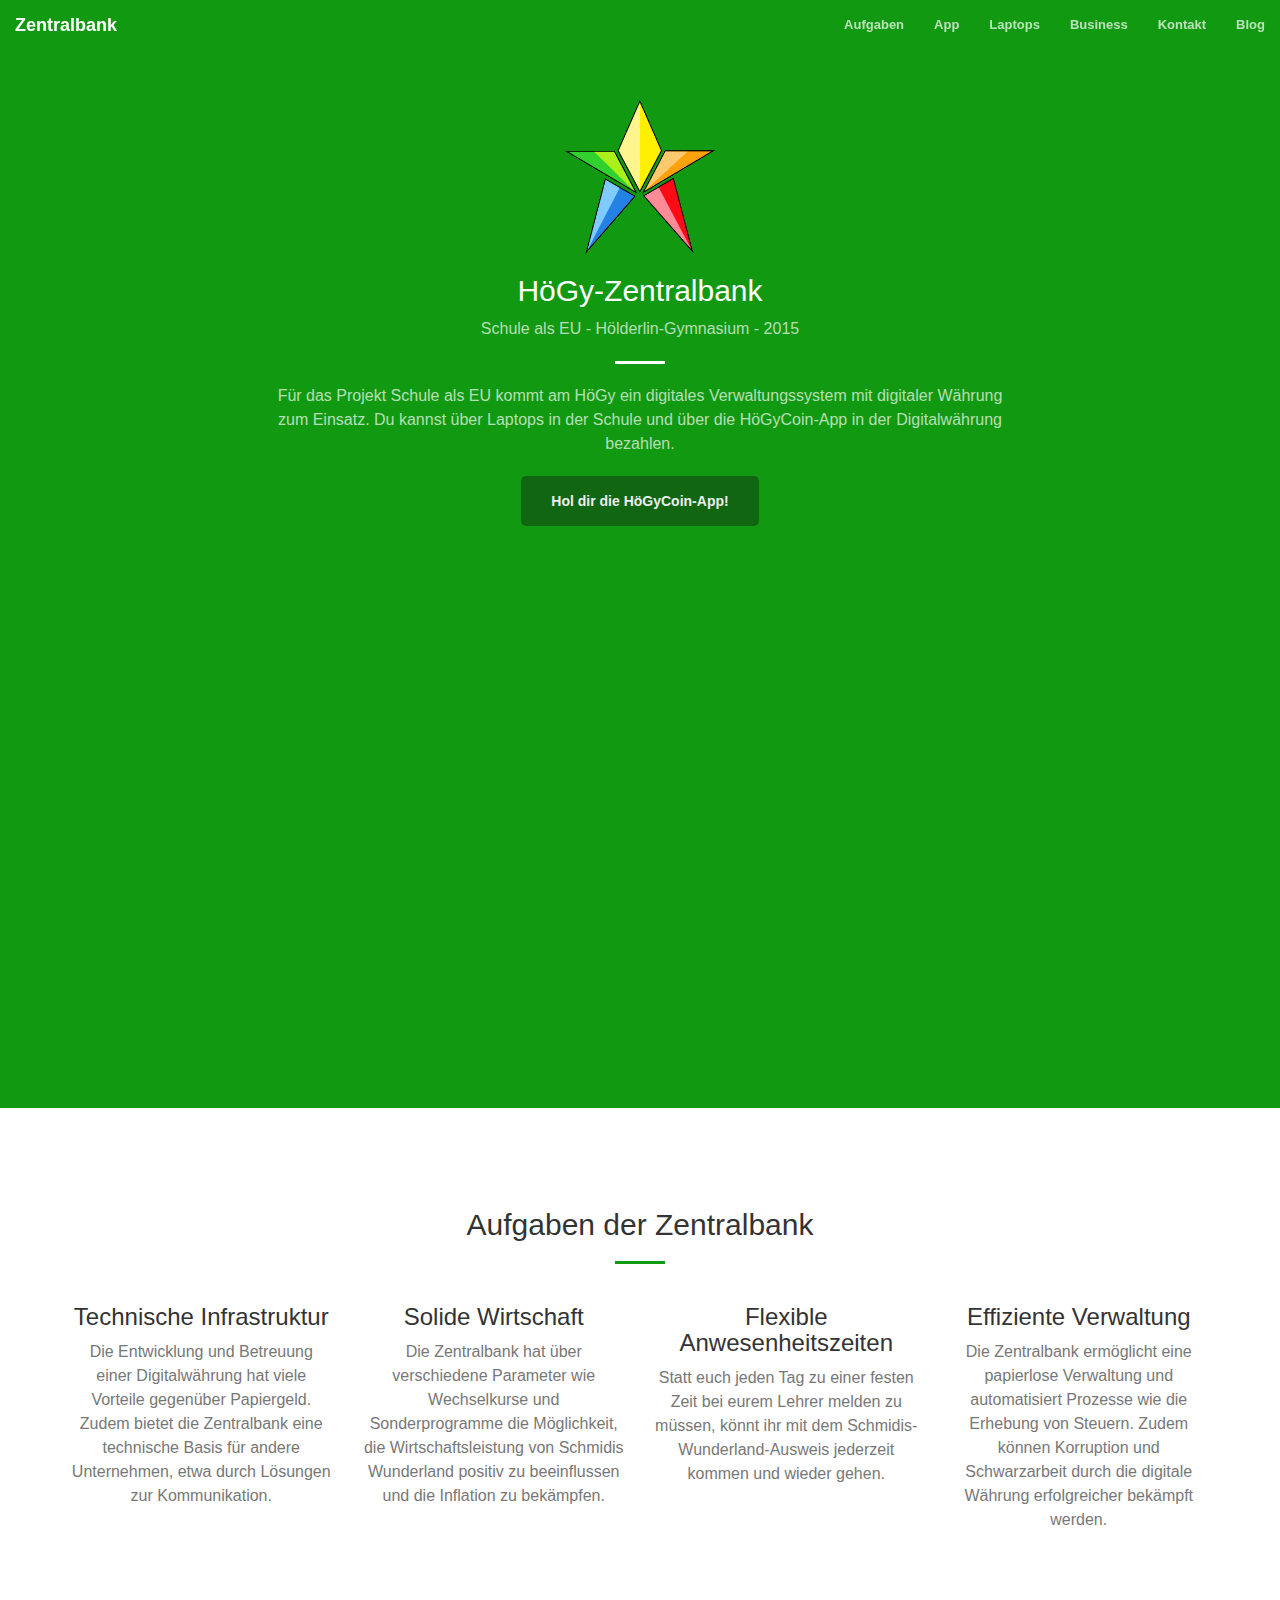
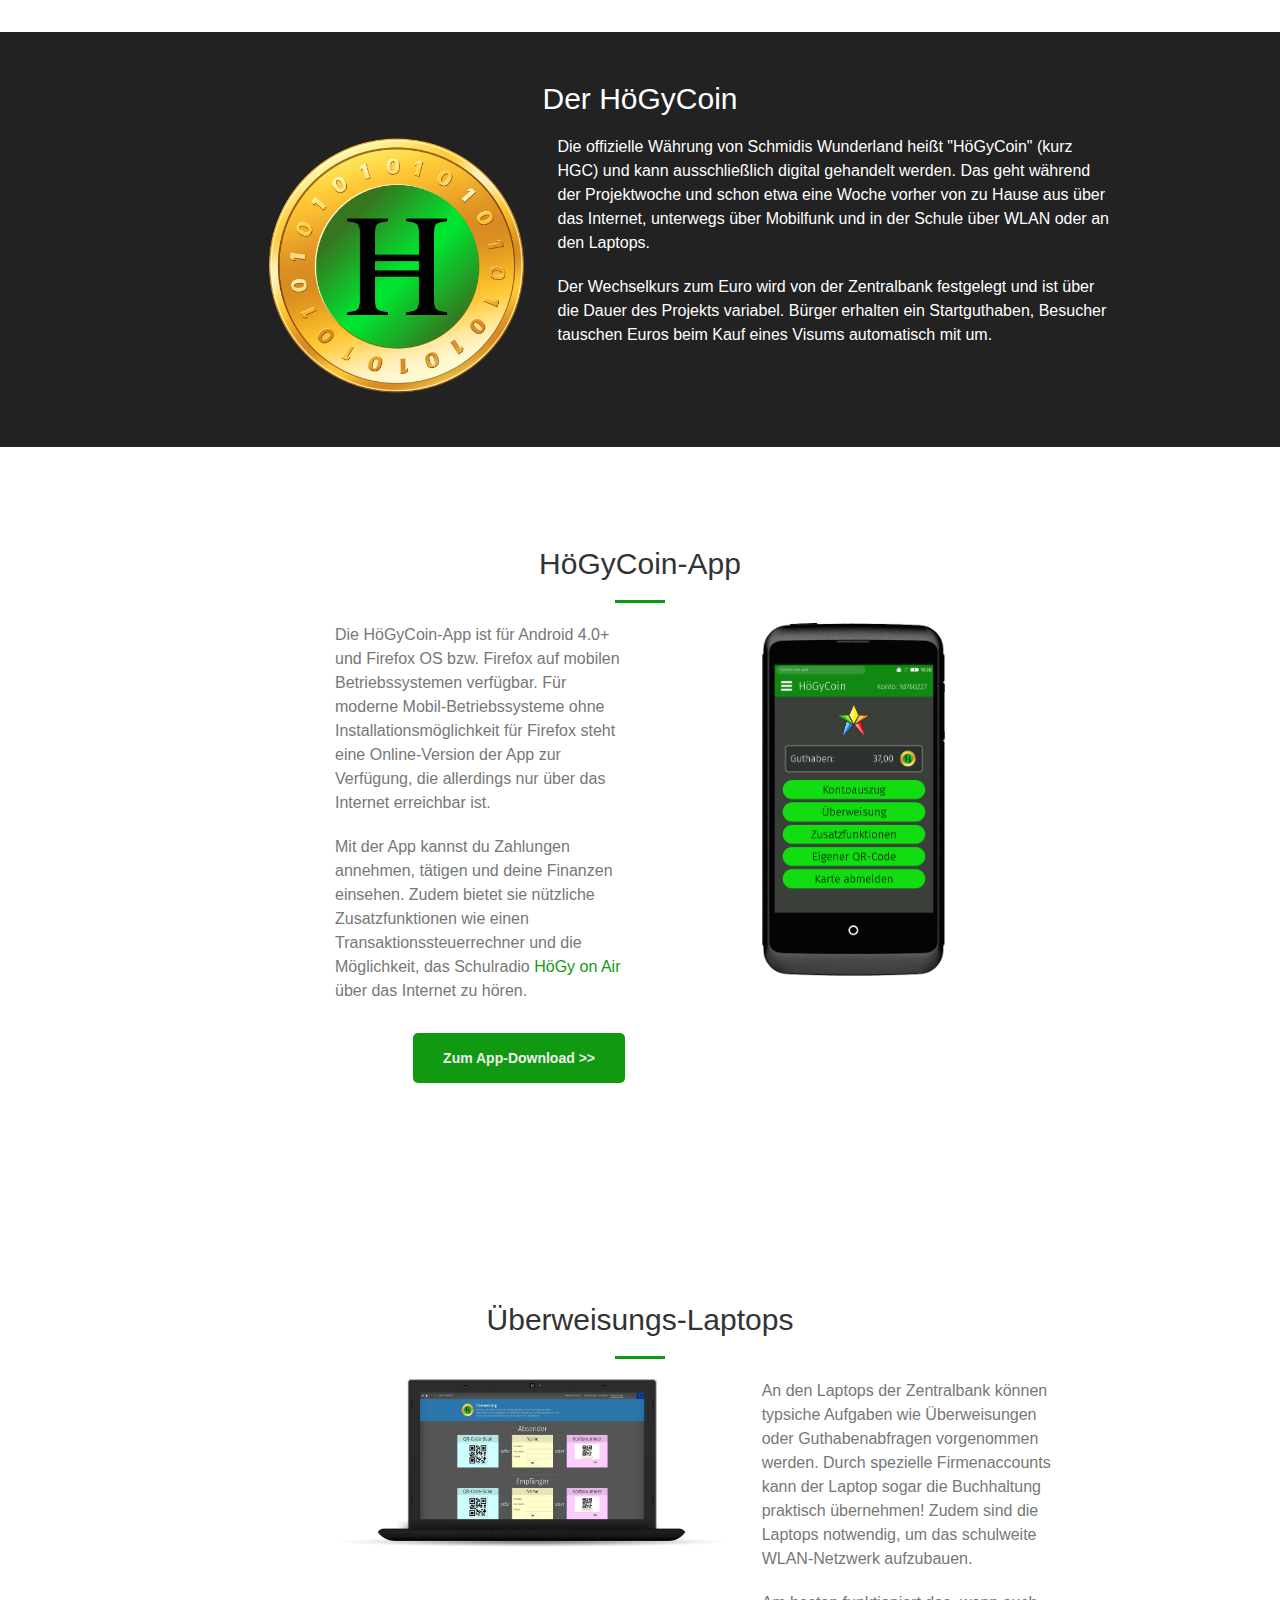
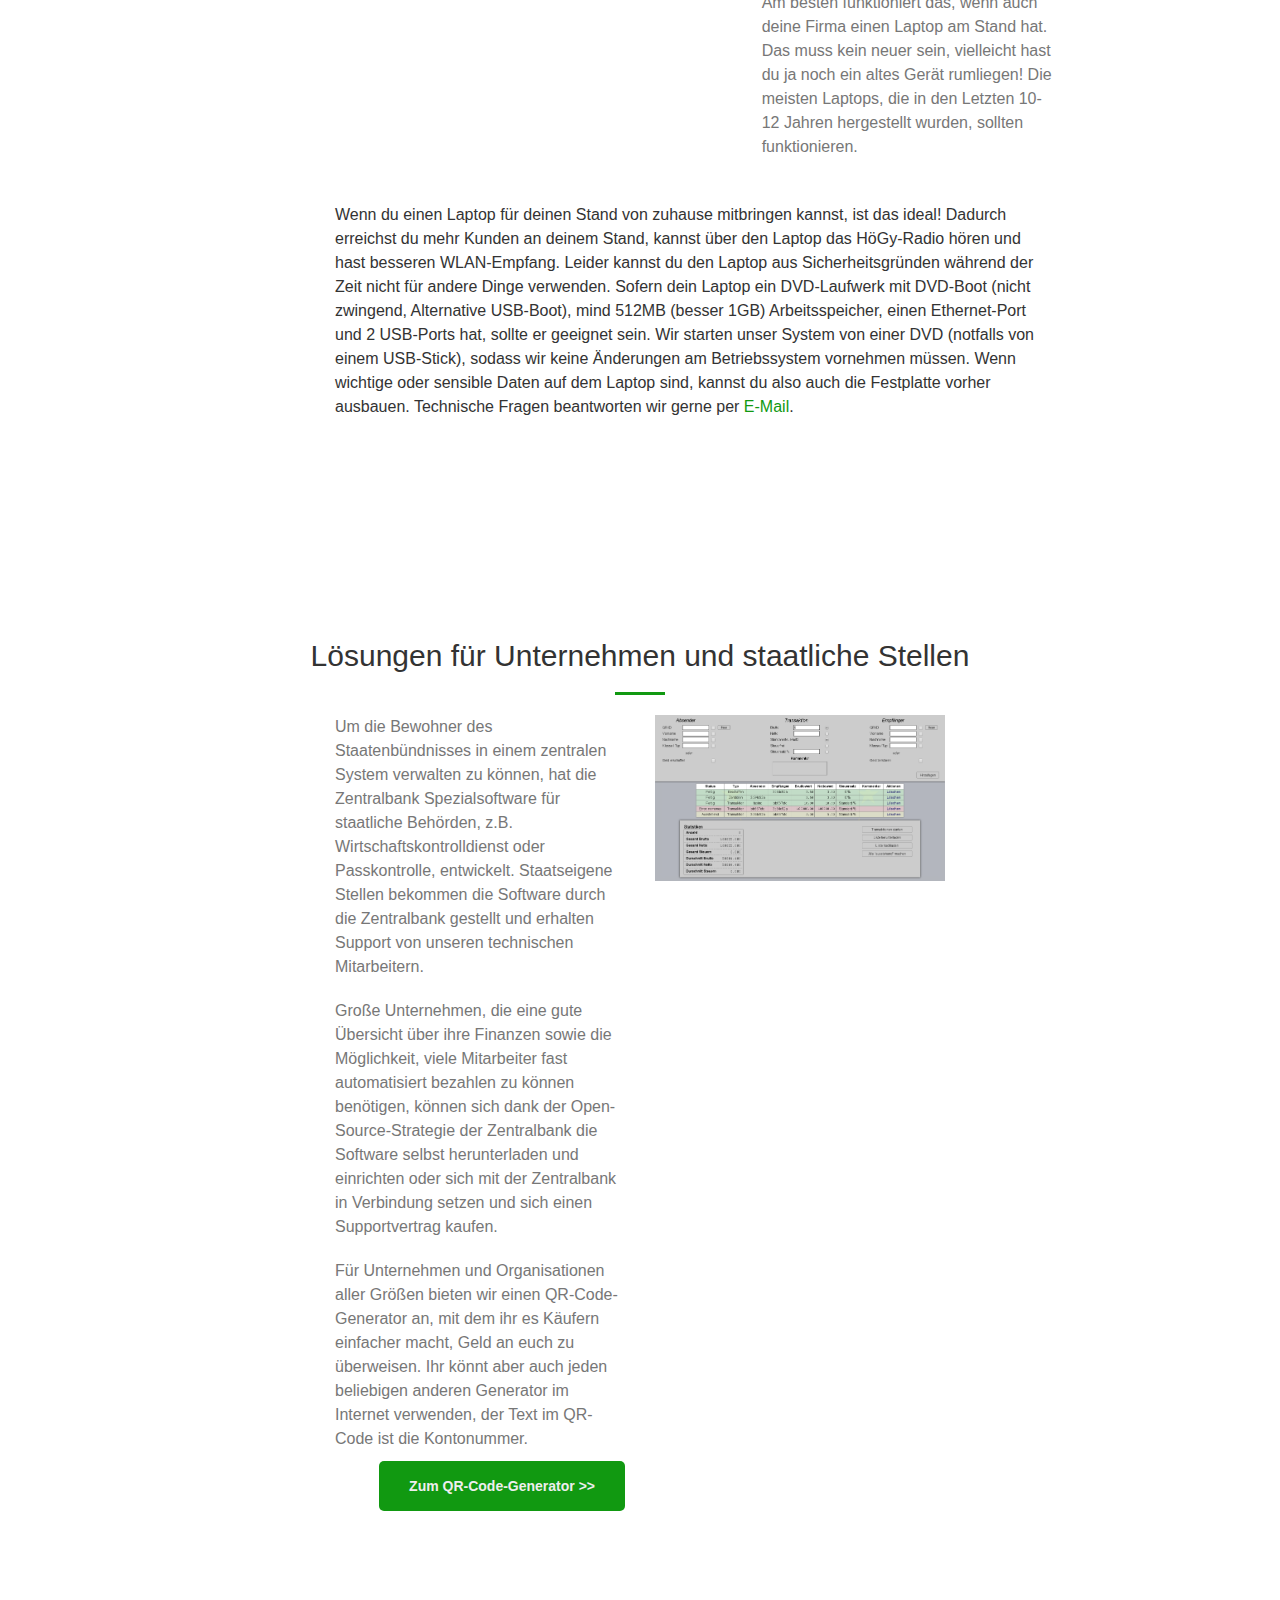
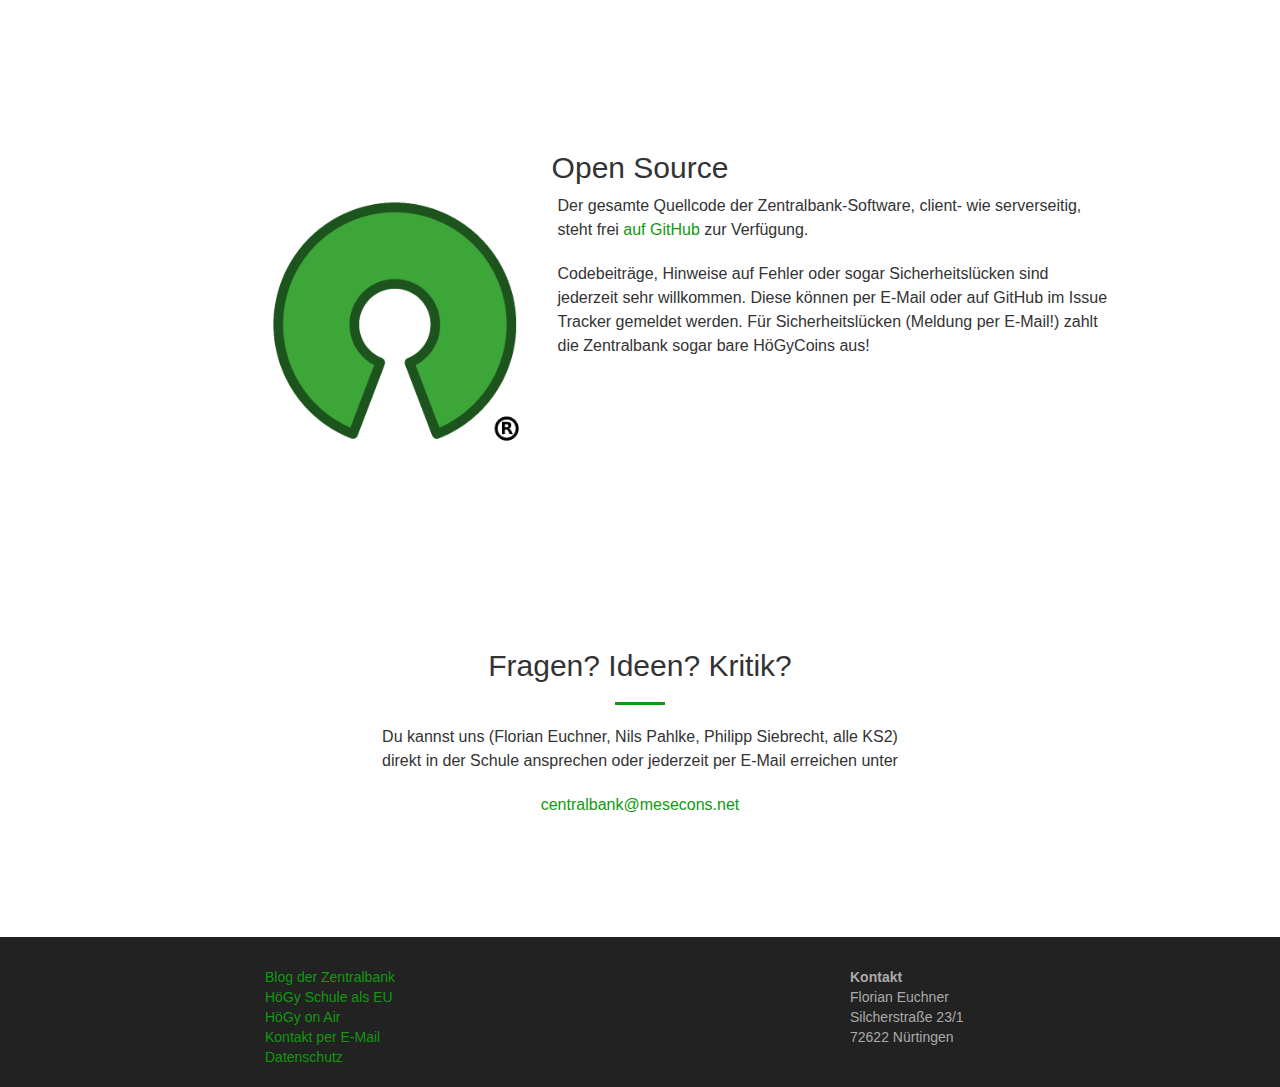
==== commit 0f963e5e: "Embed YouTube playlist about the central bank" ====
--- a/index.html
+++ b/index.html
@@ -70,6 +70,13 @@
 					<a href="app.html" class="btn btn-default btn-xl btn-bgtheme">Hol dir die HöGyCoin-App!</a>
 				</div>
 			</div>
+			<div class="row ytrow">
+				<div class="col-sm-10 col-sm-offset-1 col-md-8 col-md-offset-2 col-lg-8 col-lg-offset-2">
+					<div class="embed-responsive embed-responsive-16by9">
+							<iframe class="embed-responsive-item" src="https://www.youtube.com/embed/videoseries?list=PL-O5DS2kyzifLnIJXgX7Qa7MPp6T3eq24" allowfullscreen></iframe>
+					</div>
+				</div>
+			</div>
 		</div>
 	</section>
 
--- a/css/styles.css
+++ b/css/styles.css
@@ -345,6 +345,10 @@
 	margin-top:10px;
 }
 
+.ytrow {
+	margin-top:60px;
+}
+
 ::-moz-selection {
 	text-shadow:none;
 	color:#fff;
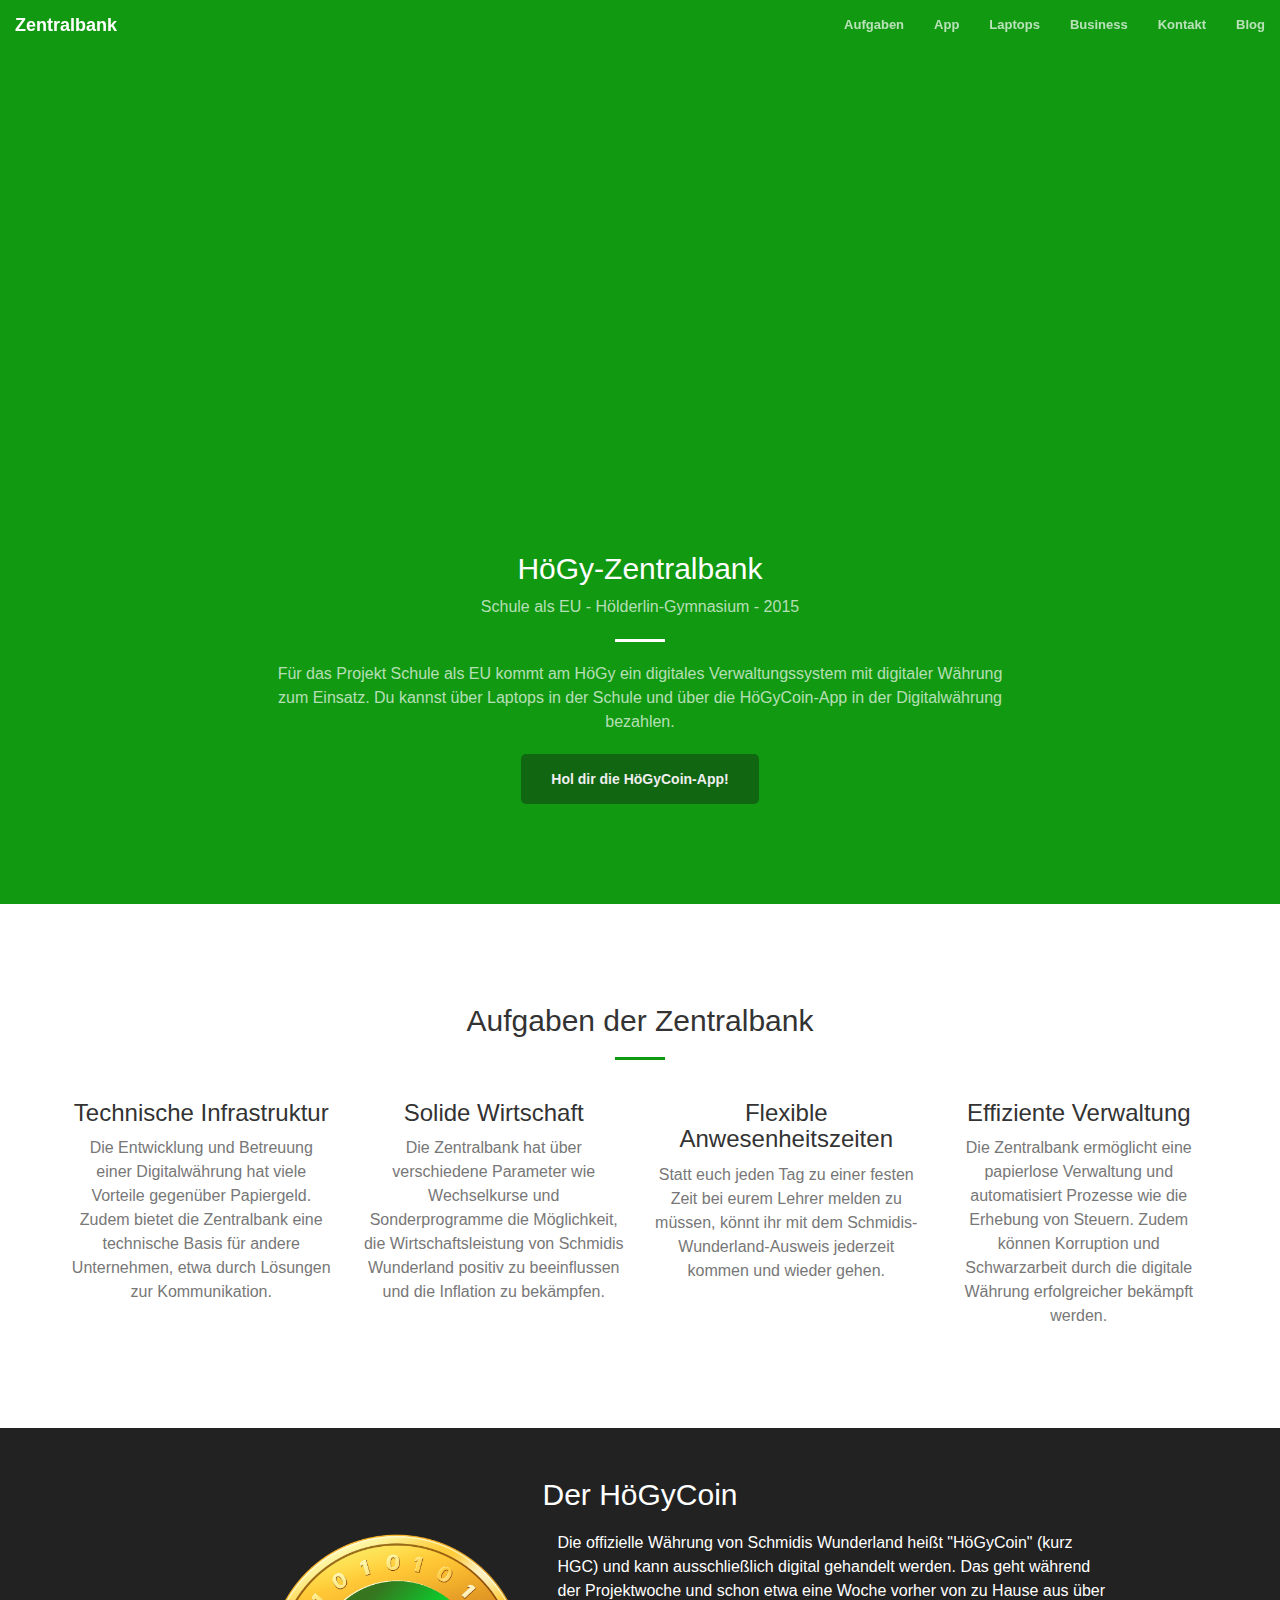
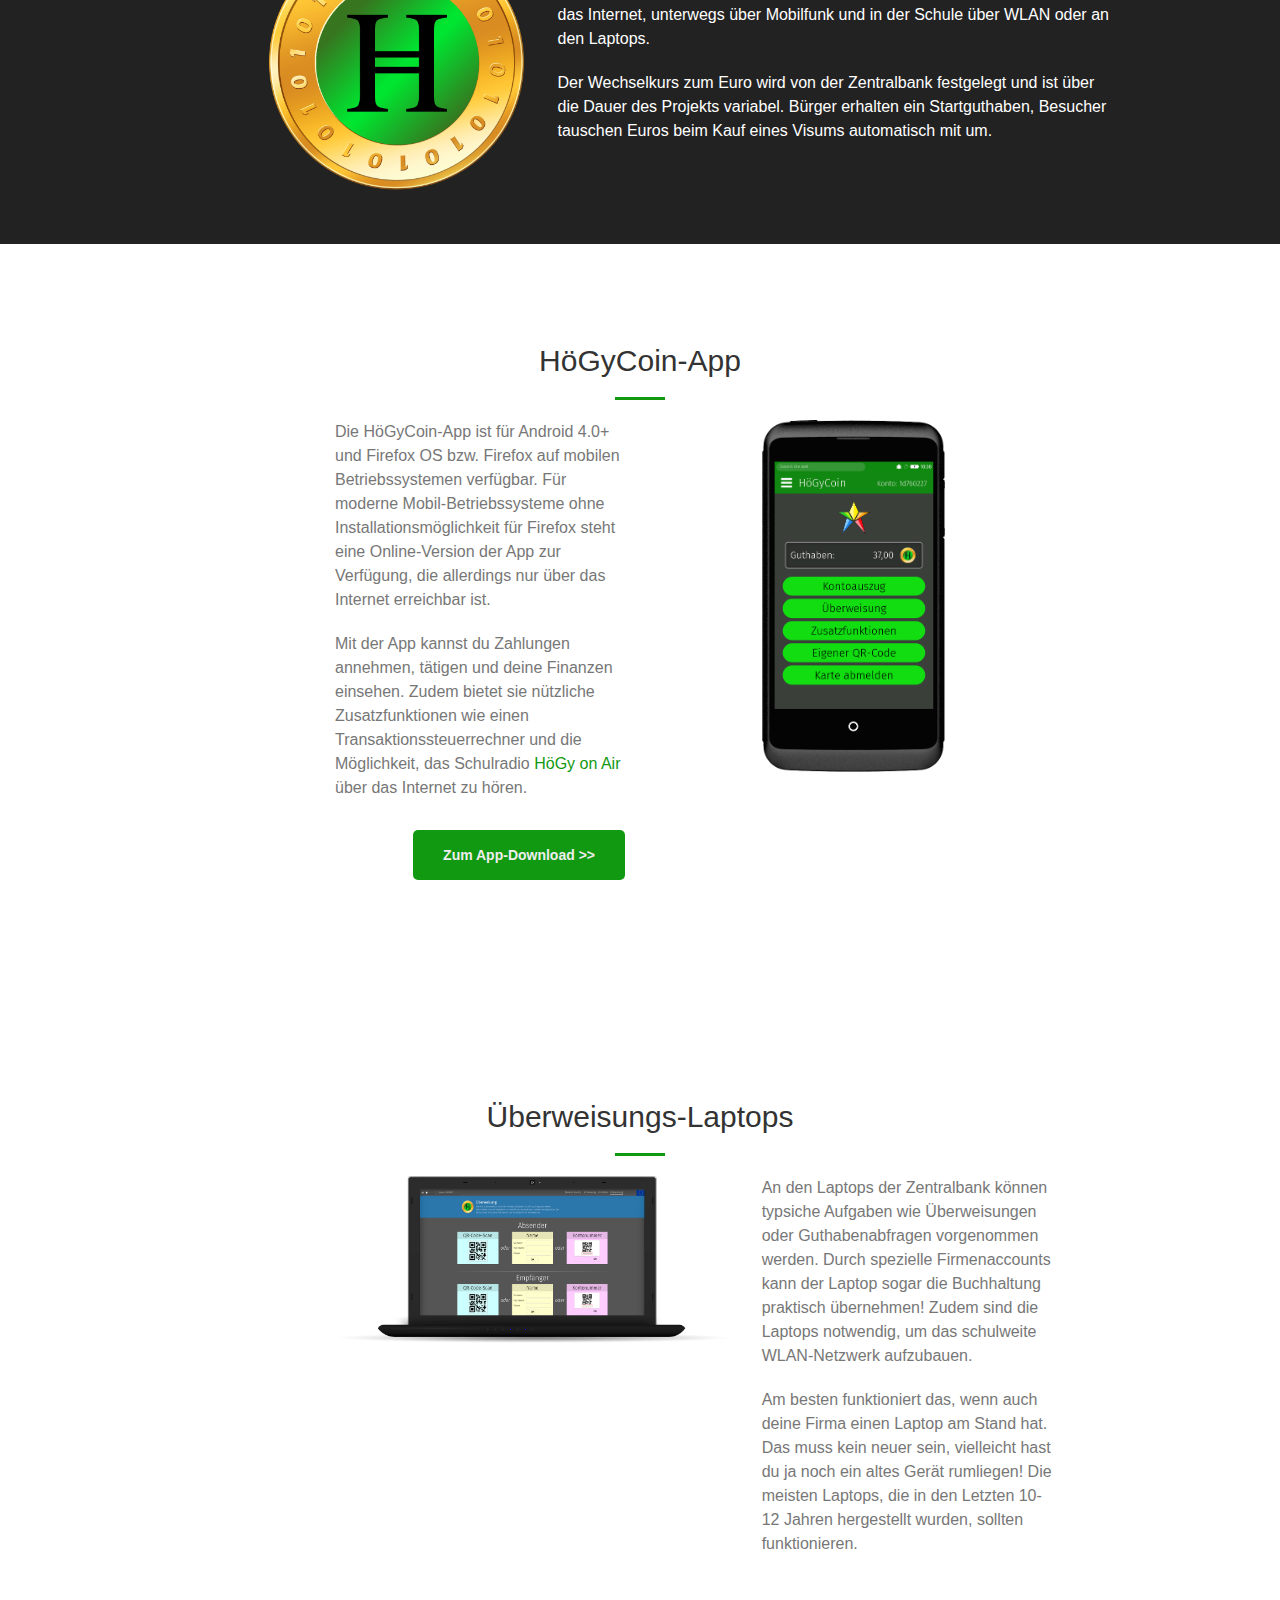
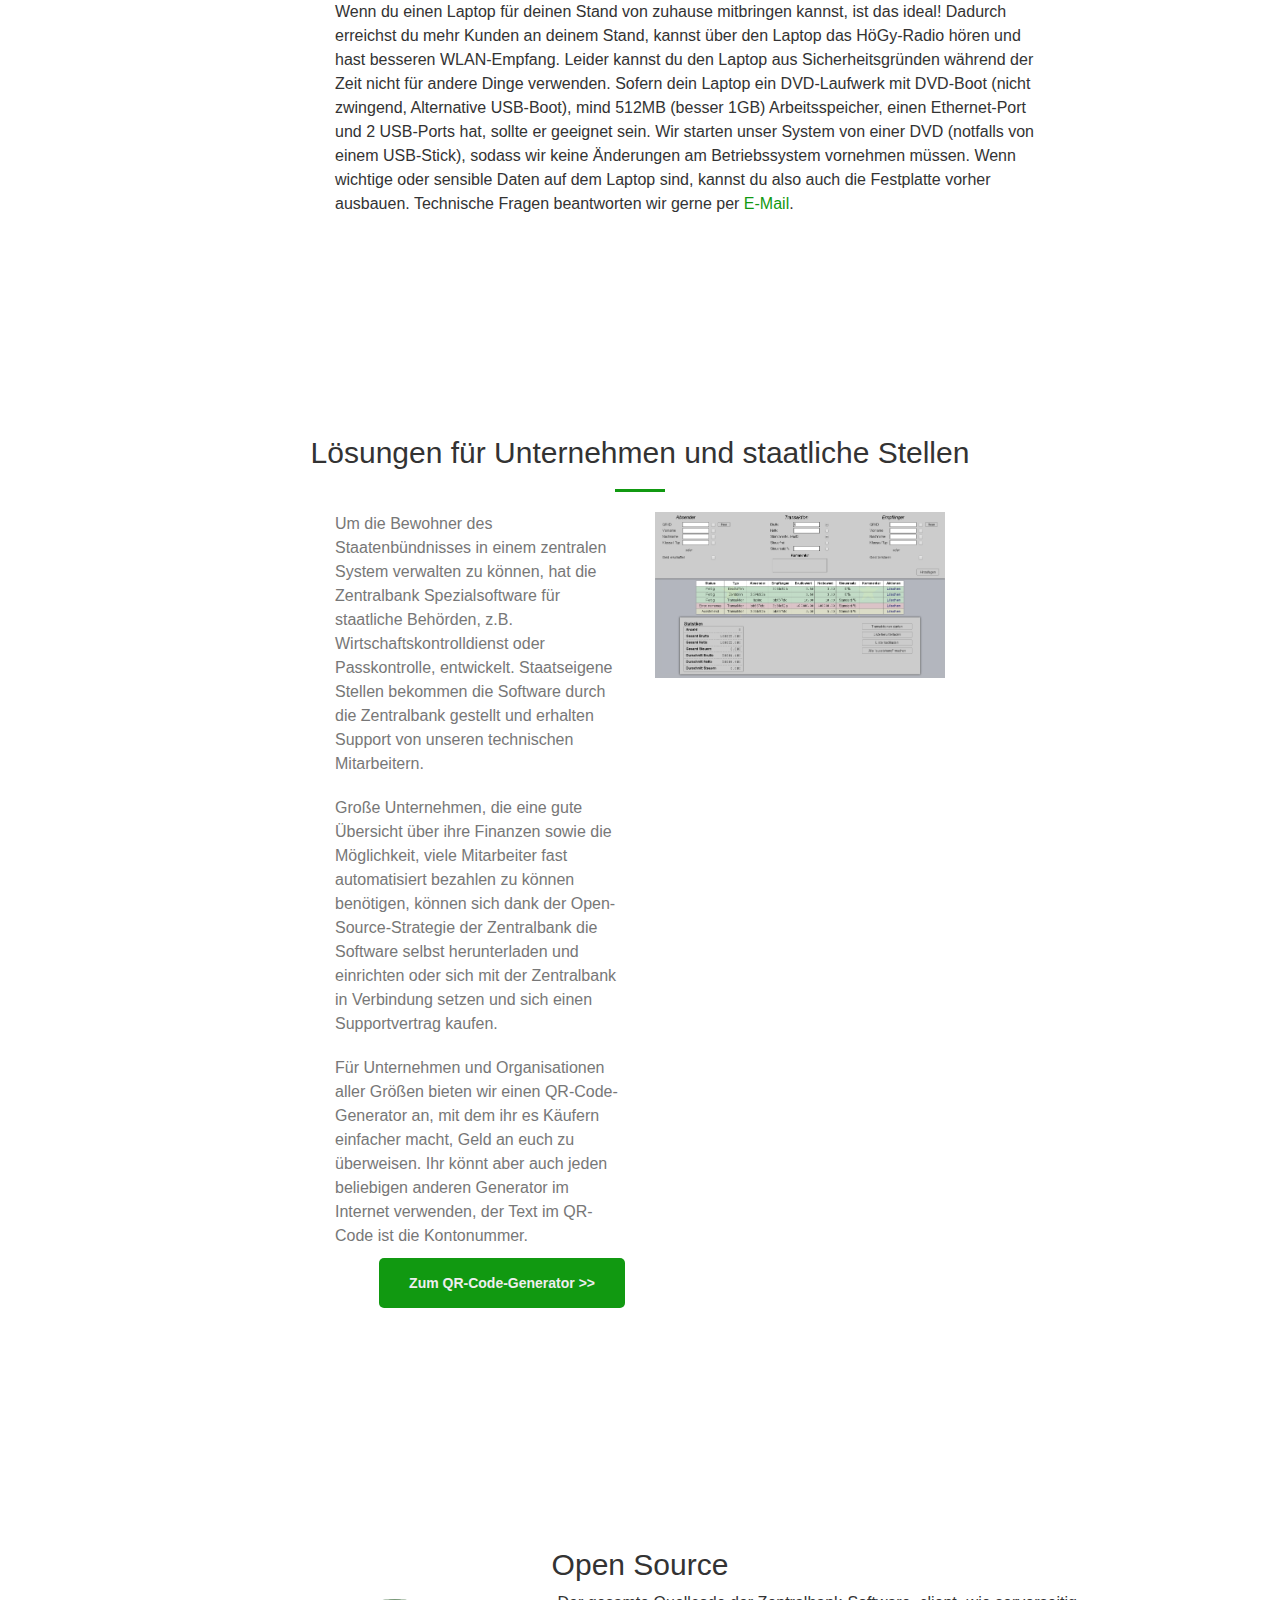
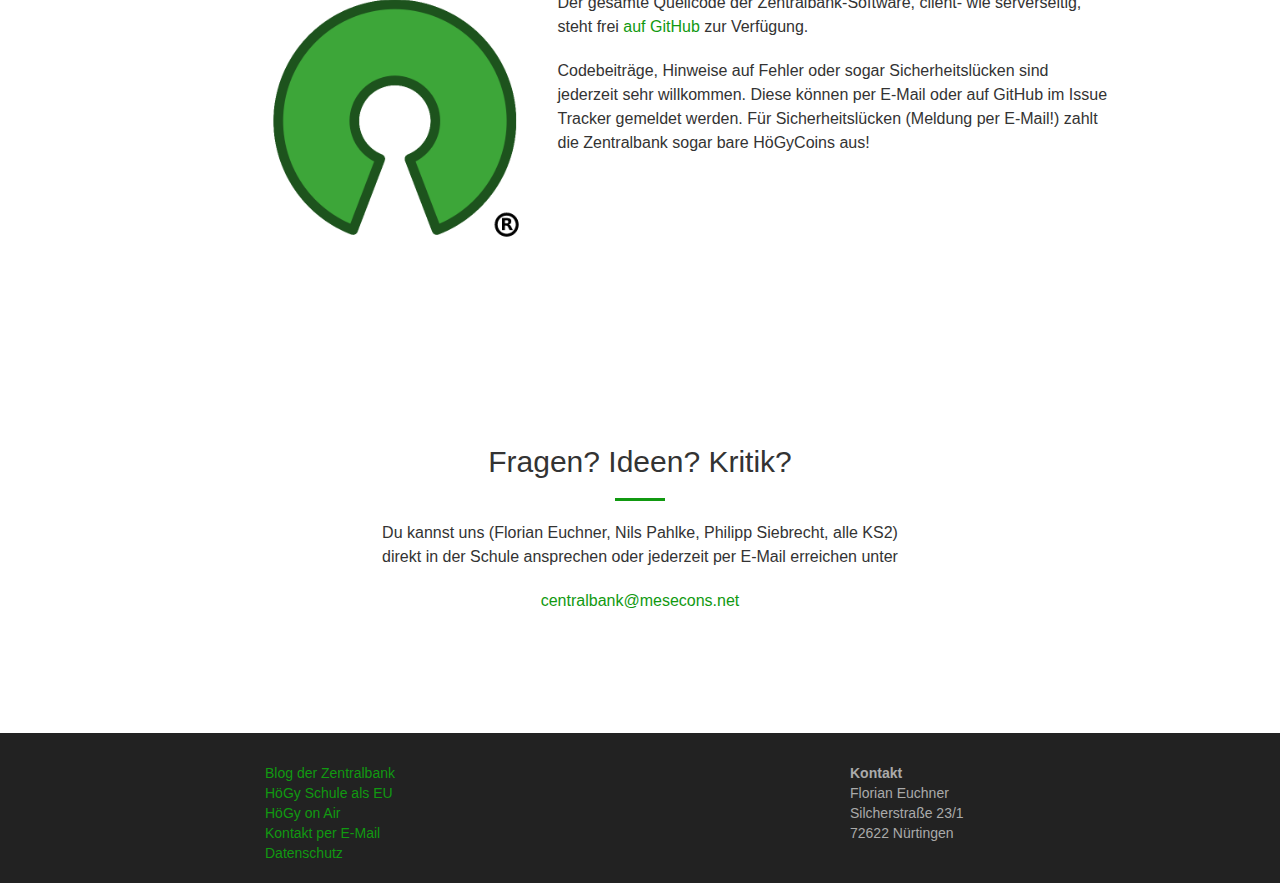
==== commit 3482cf29: "Move YouTube Playlist to the top of the page" ====
--- a/index.html
+++ b/index.html
@@ -60,21 +60,20 @@
 
 	<section class="bg-primary" id="header">
 		<div class="container">
+			<div class="row ytrow">
+				<div class="col-sm-10 col-sm-offset-1 col-md-8 col-md-offset-2 col-lg-8 col-lg-offset-2">
+					<div class="embed-responsive embed-responsive-16by9">
+							<iframe class="embed-responsive-item" src="https://www.youtube.com/embed/videoseries?list=PL-O5DS2kyzifLnIJXgX7Qa7MPp6T3eq24" allowfullscreen></iframe>
+					</div>
+				</div>
+			</div>
 			<div class="row">
 				<div class="col-lg-8 col-lg-offset-2 text-center">
-					<img src="img/logo.png" class="img-responsive center-block saeu-logo">
 					<h2 class="section-heading">HöGy-Zentralbank</h2>
 					<p class="text-faded">Schule als EU - Hölderlin-Gymnasium - 2015</p>
 					<hr class="light">
 					<p class="text-faded">Für das Projekt Schule als EU kommt am HöGy ein digitales Verwaltungssystem mit digitaler Währung zum Einsatz. Du kannst über Laptops in der Schule und über die HöGyCoin-App in der Digitalwährung bezahlen.</p>
 					<a href="app.html" class="btn btn-default btn-xl btn-bgtheme">Hol dir die HöGyCoin-App!</a>
-				</div>
-			</div>
-			<div class="row ytrow">
-				<div class="col-sm-10 col-sm-offset-1 col-md-8 col-md-offset-2 col-lg-8 col-lg-offset-2">
-					<div class="embed-responsive embed-responsive-16by9">
-							<iframe class="embed-responsive-item" src="https://www.youtube.com/embed/videoseries?list=PL-O5DS2kyzifLnIJXgX7Qa7MPp6T3eq24" allowfullscreen></iframe>
-					</div>
 				</div>
 			</div>
 		</div>
--- a/css/styles.css
+++ b/css/styles.css
@@ -346,7 +346,7 @@
 }
 
 .ytrow {
-	margin-top:60px;
+	margin-bottom:30px;
 }
 
 ::-moz-selection {
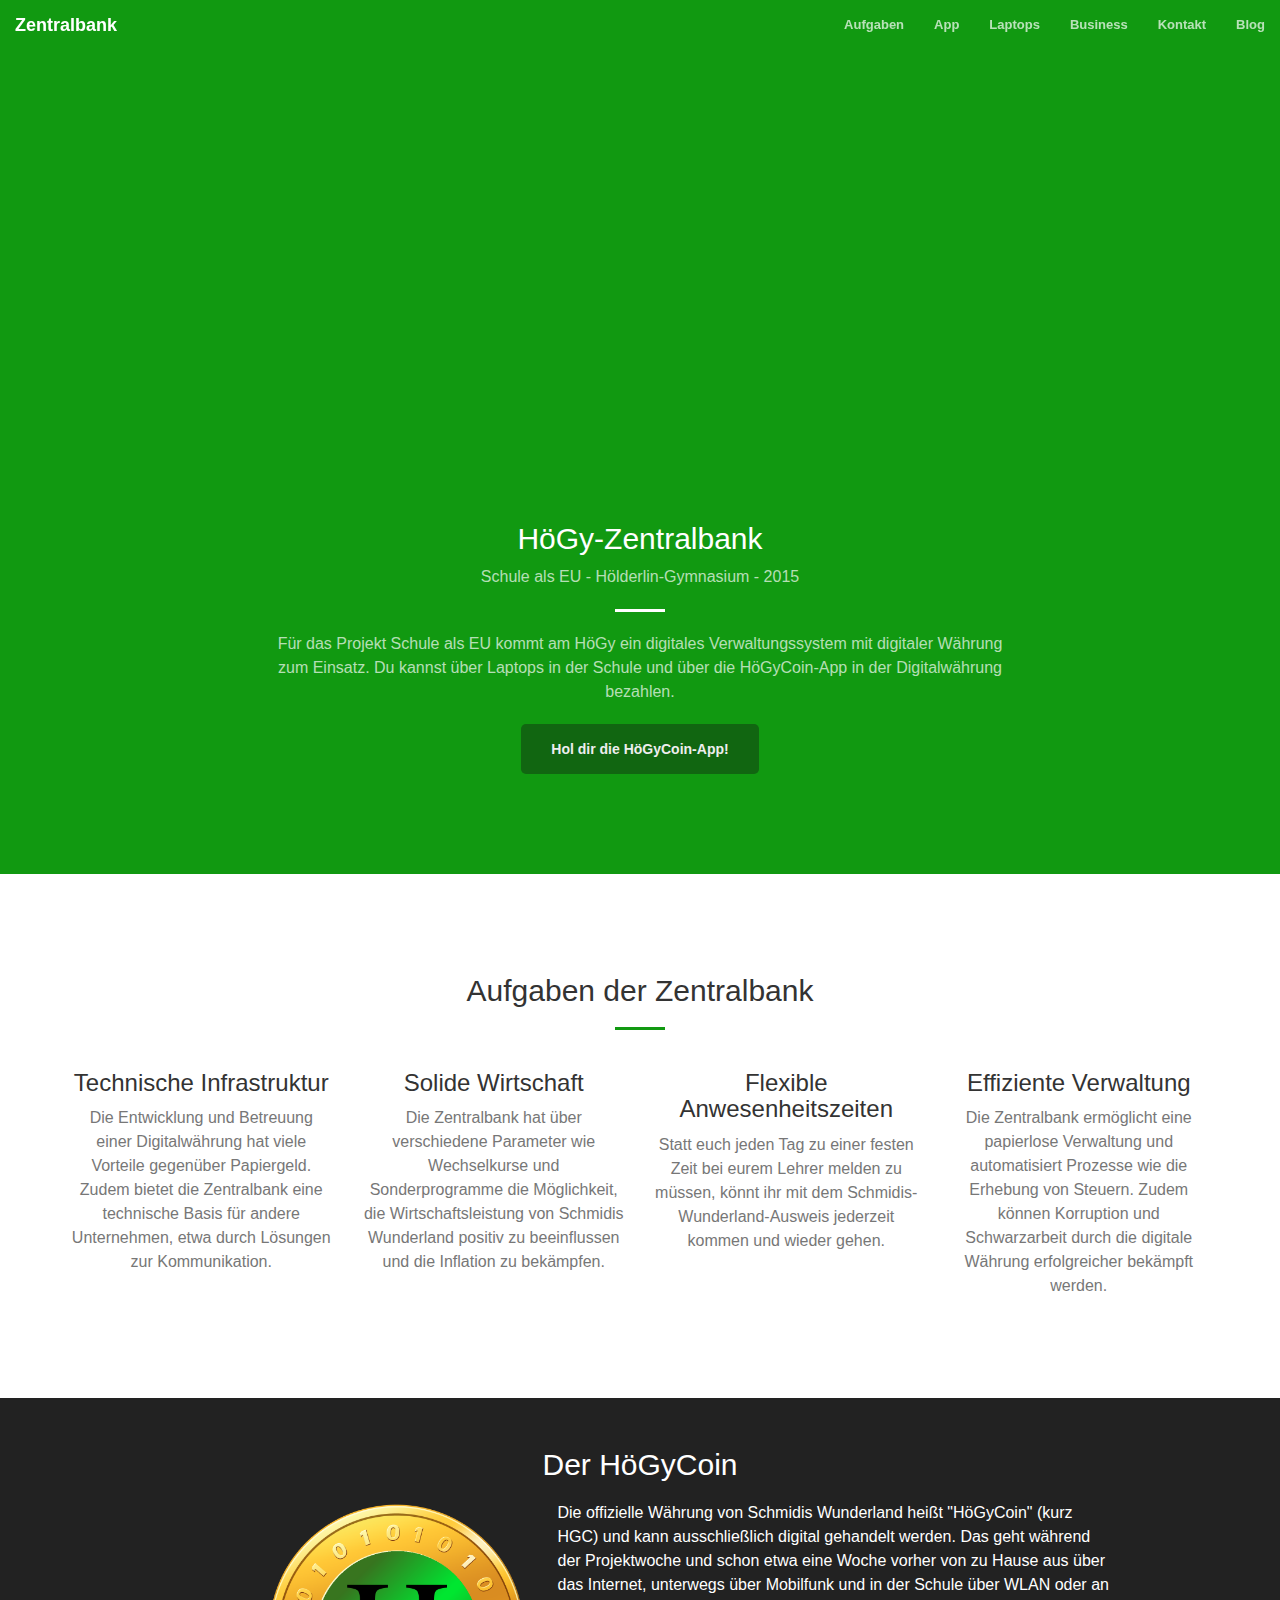
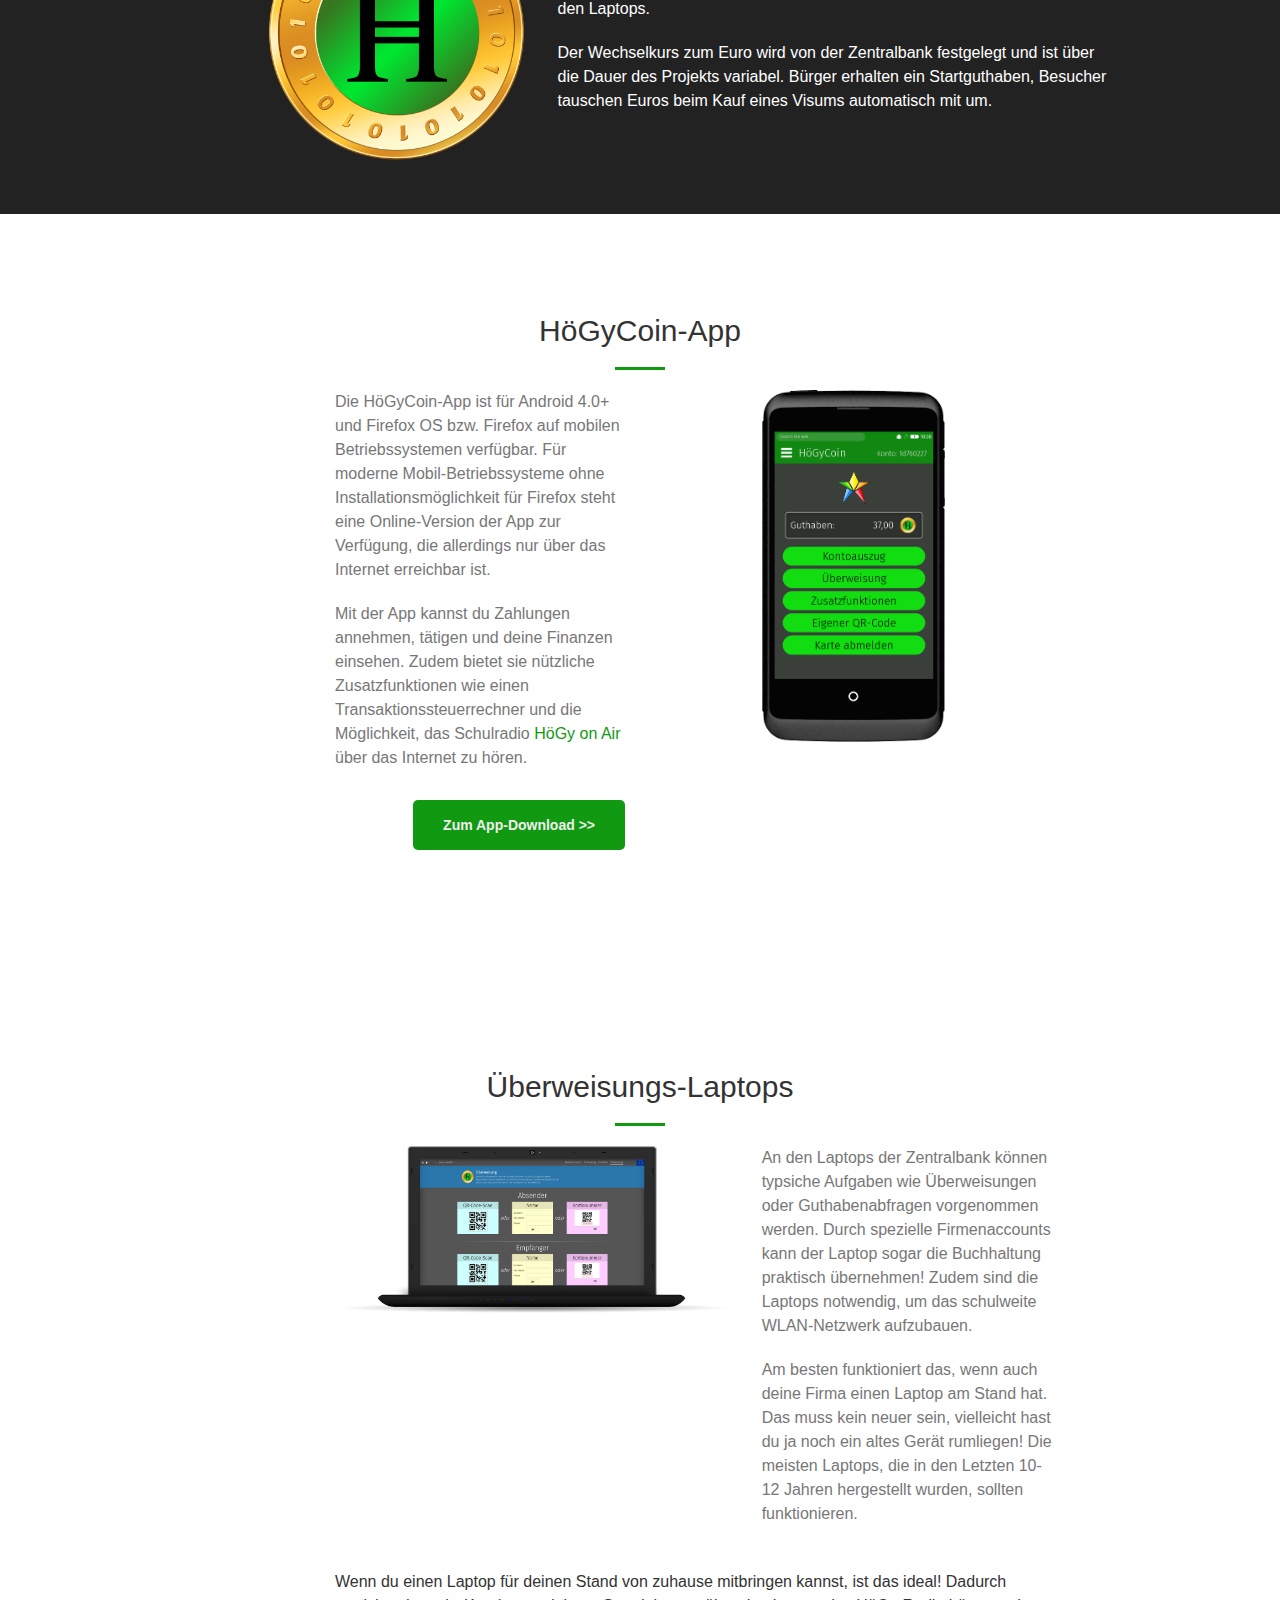
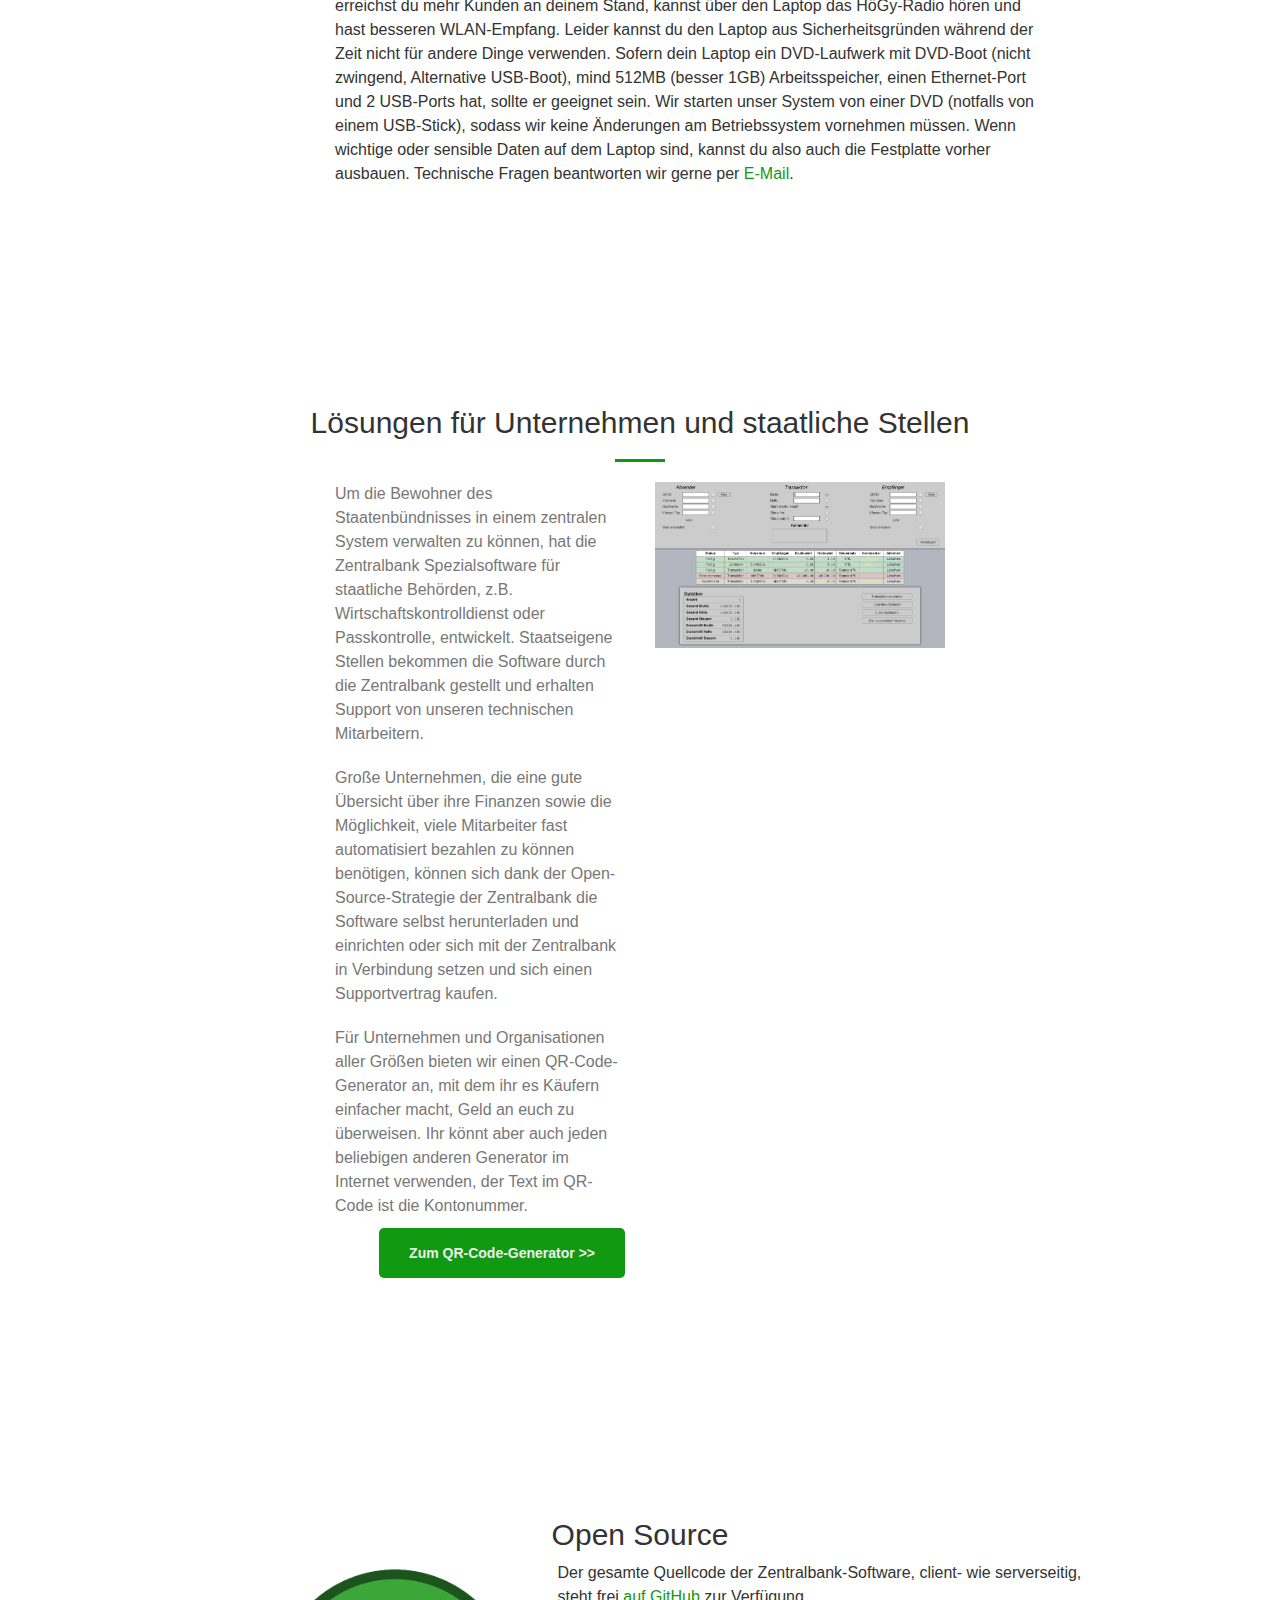
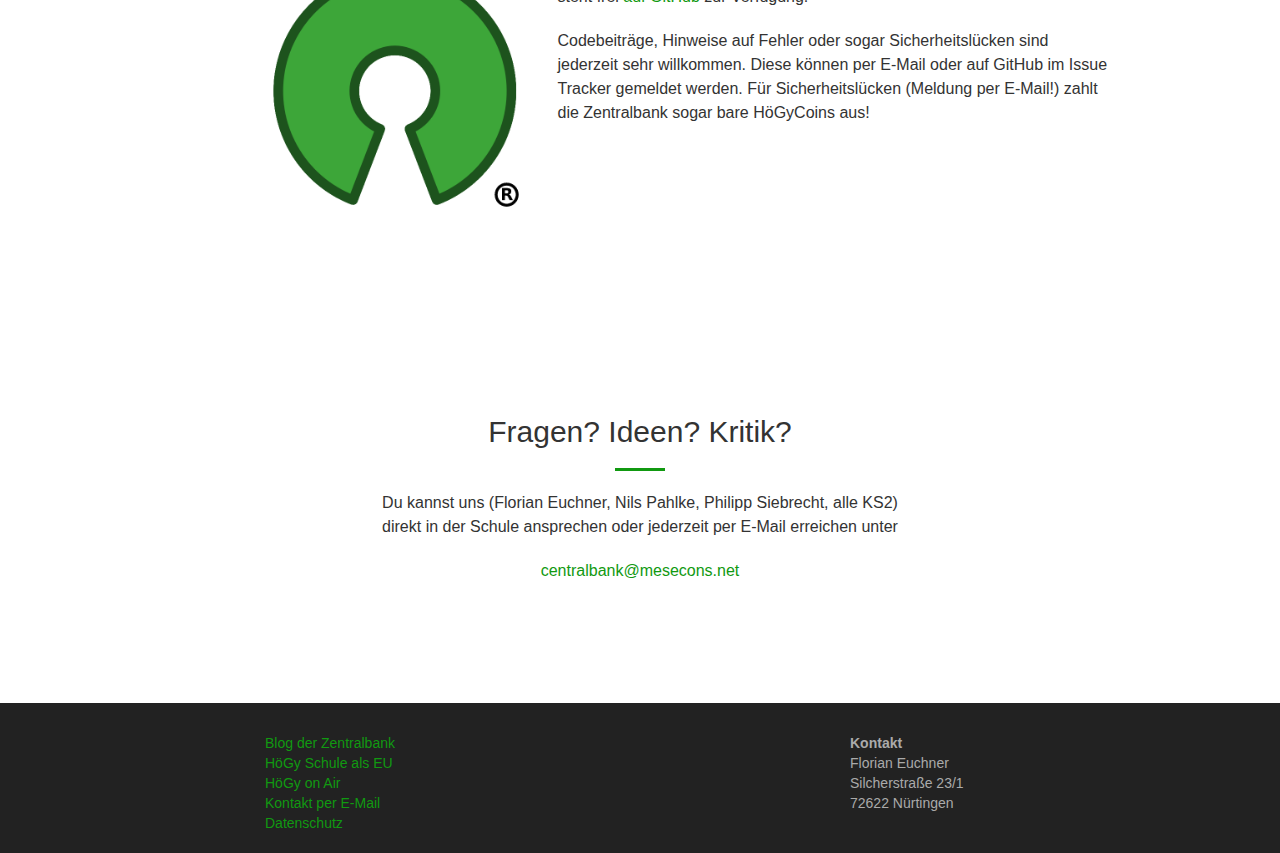
==== commit ac9da455: "Remove black bar below embedded YouTube playlist" ====
--- a/index.html
+++ b/index.html
@@ -63,7 +63,7 @@
 			<div class="row ytrow">
 				<div class="col-sm-10 col-sm-offset-1 col-md-8 col-md-offset-2 col-lg-8 col-lg-offset-2">
 					<div class="embed-responsive embed-responsive-16by9">
-							<iframe class="embed-responsive-item" src="https://www.youtube.com/embed/videoseries?list=PL-O5DS2kyzifLnIJXgX7Qa7MPp6T3eq24" allowfullscreen></iframe>
+						<iframe width="1280" height="720" src="https://www.youtube.com/embed/videoseries?list=PL-O5DS2kyzifLnIJXgX7Qa7MPp6T3eq24&amp;showinfo=0" frameborder="0" allowfullscreen></iframe>
 					</div>
 				</div>
 			</div>
--- a/css/styles.css
+++ b/css/styles.css
@@ -345,8 +345,8 @@
 	margin-top:10px;
 }
 
-.ytrow {
-	margin-bottom:30px;
+.ytrow iframe {
+	padding-bottom:10px;
 }
 
 ::-moz-selection {
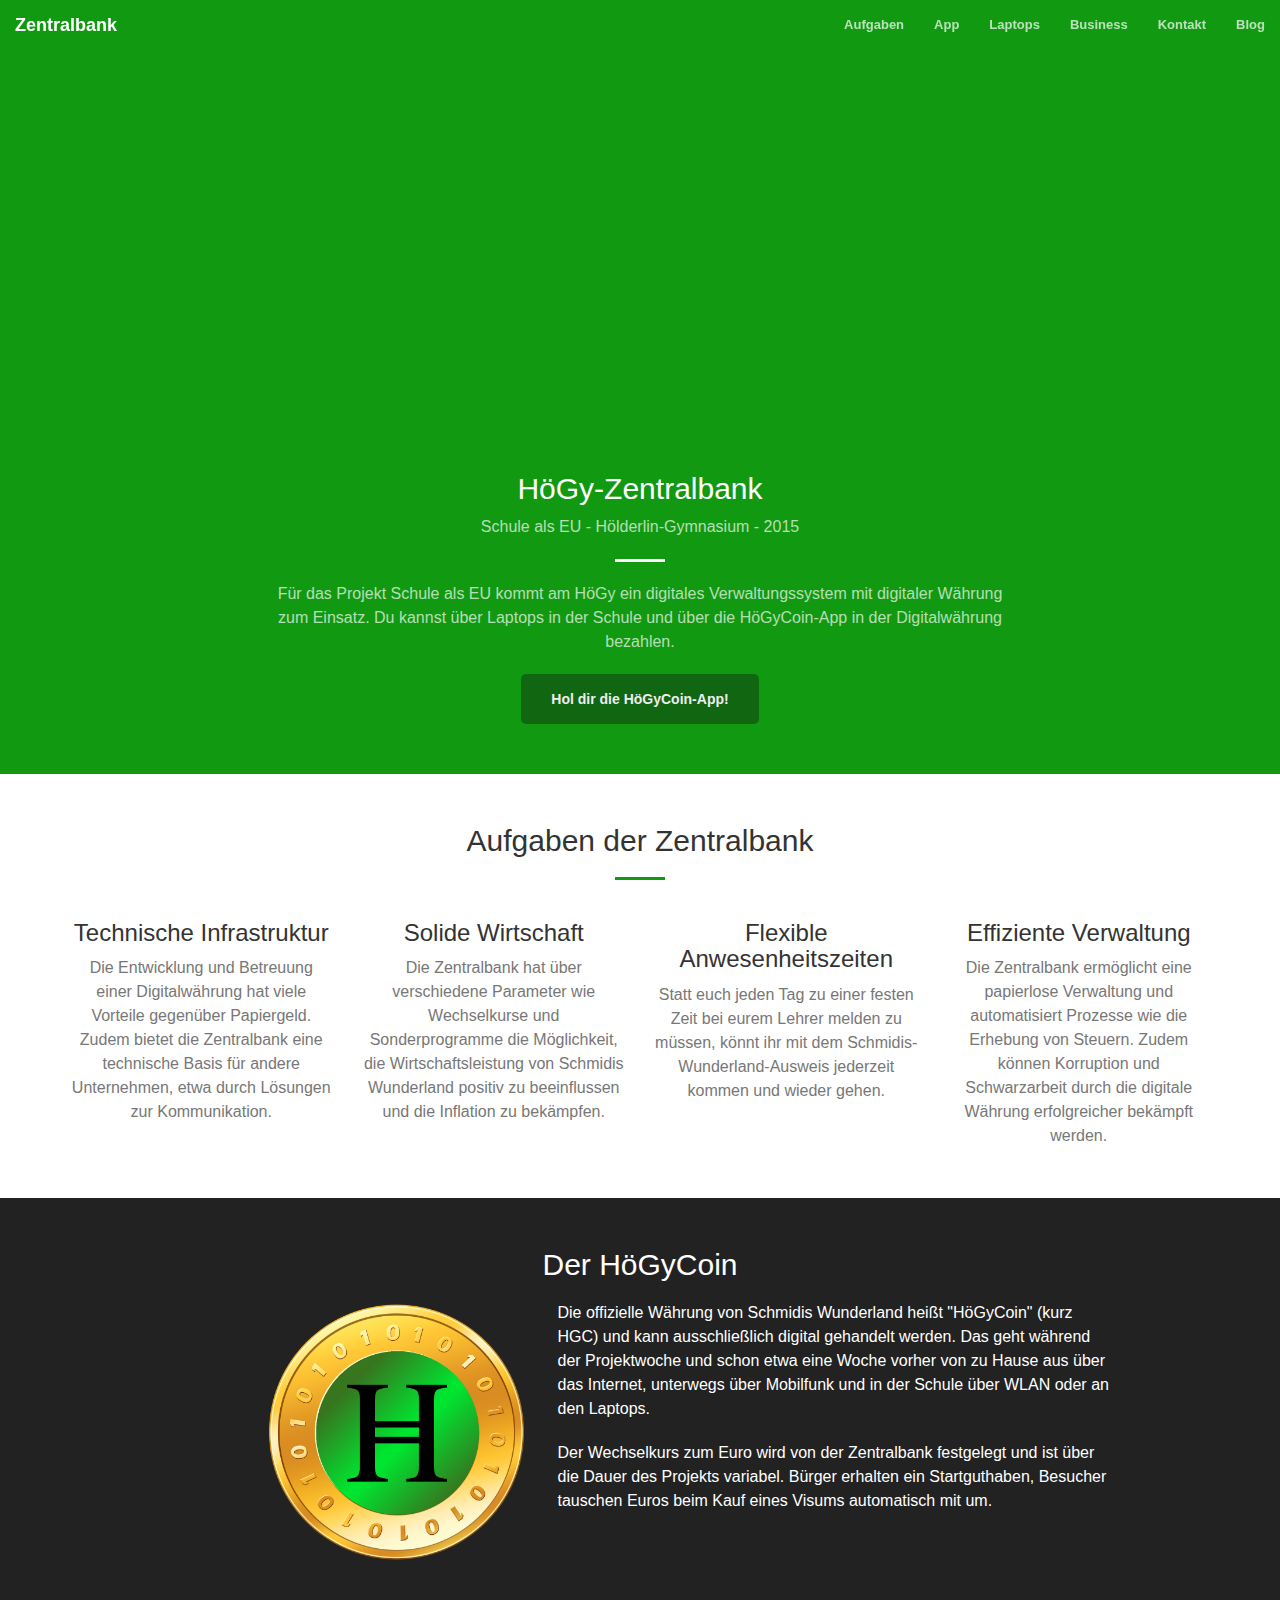
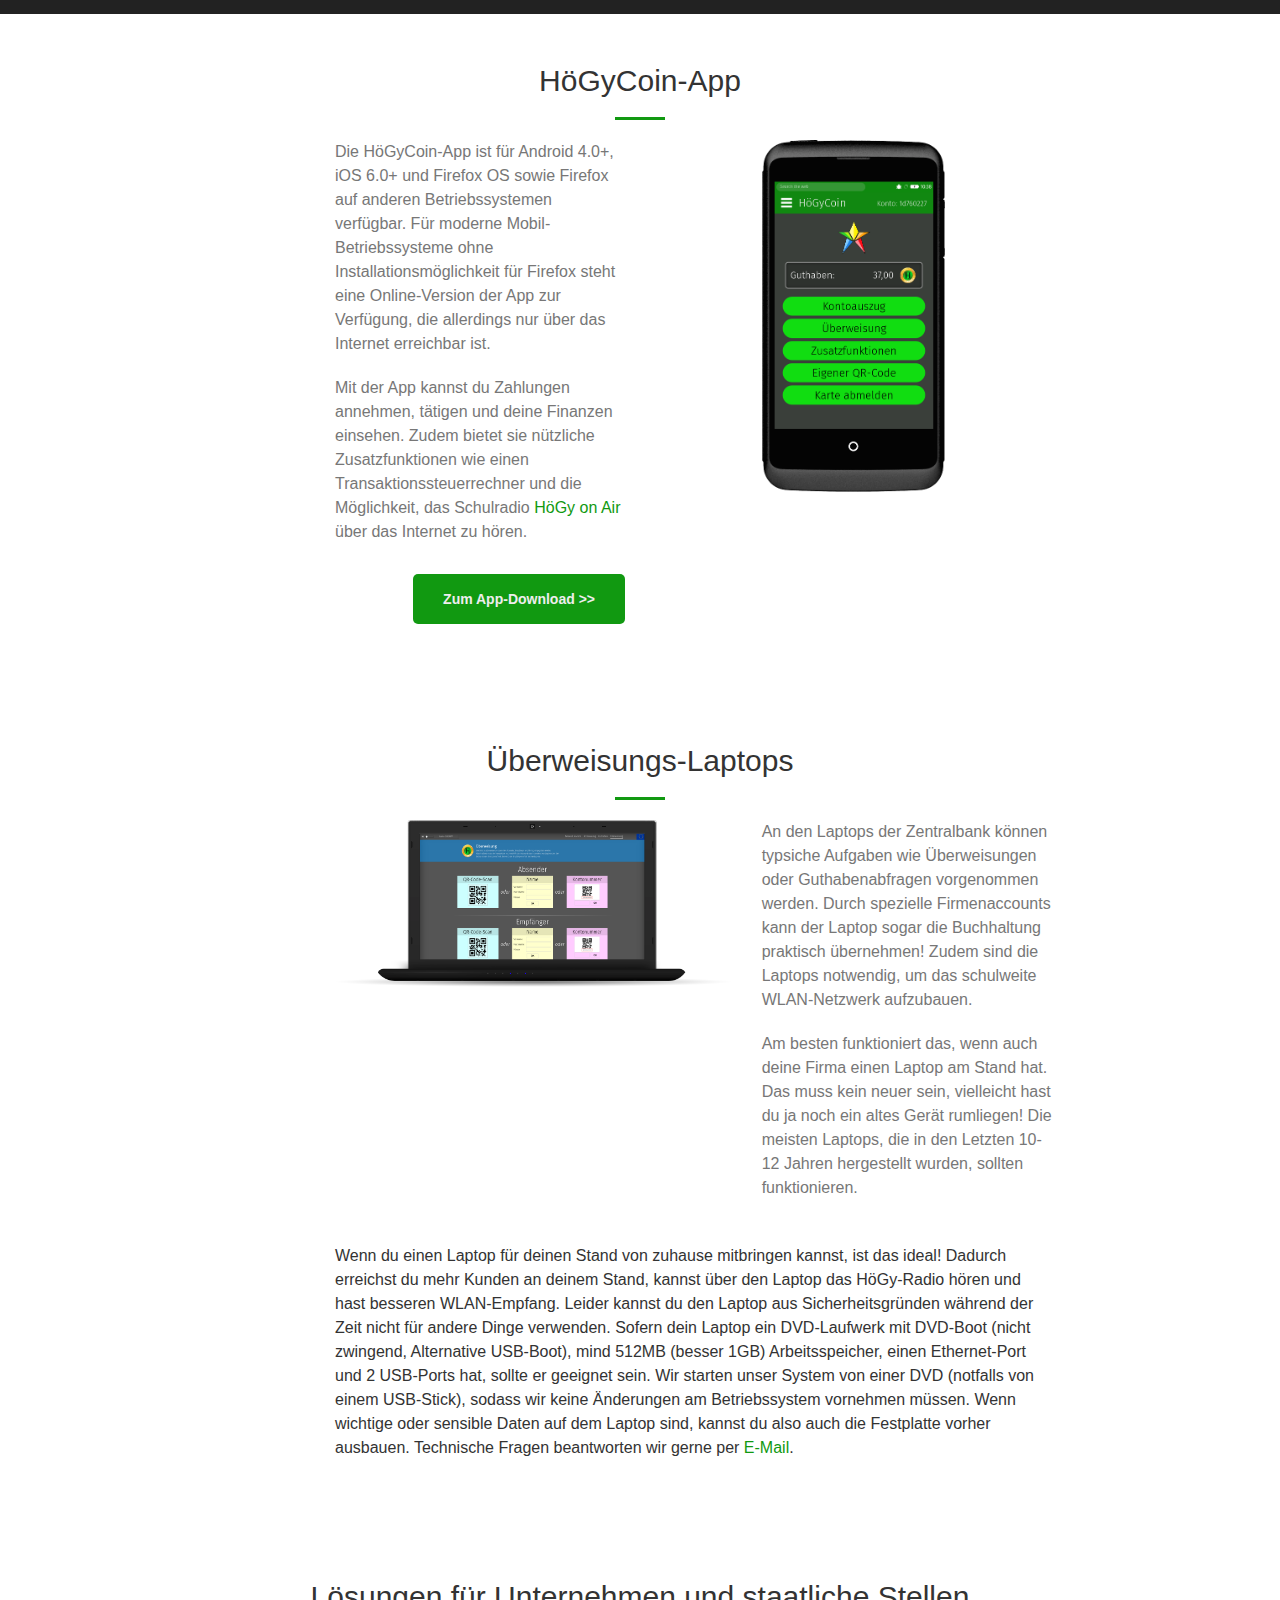
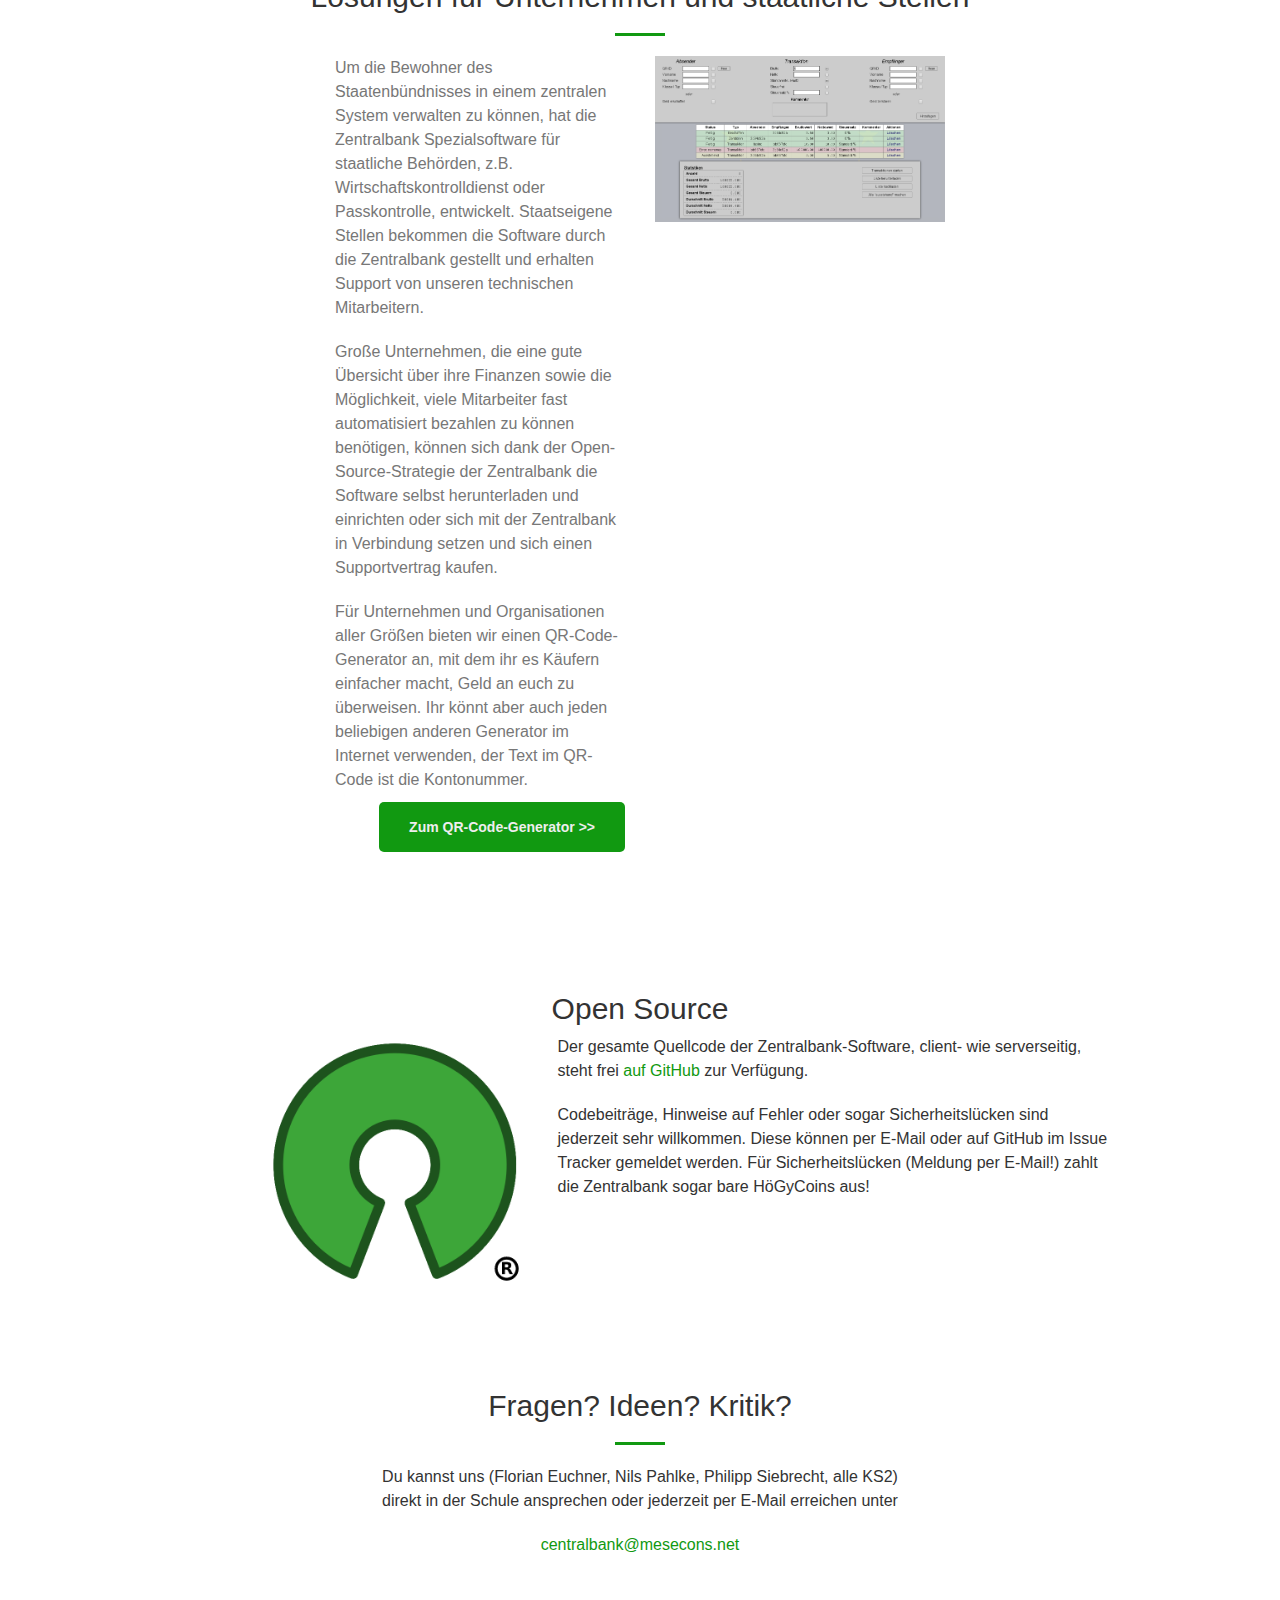
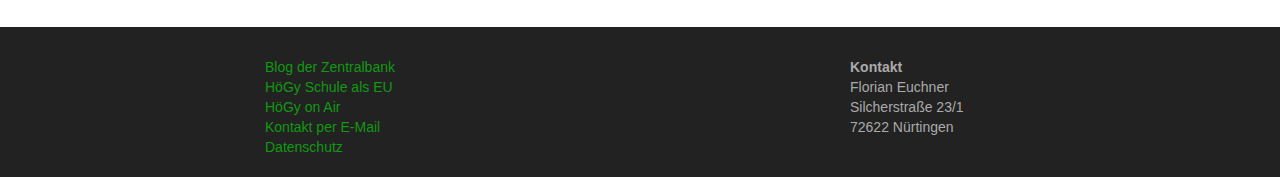
==== commit f73740f8: "Mention iOS app in index.html" ====
--- a/index.html
+++ b/index.html
@@ -146,7 +146,7 @@
 			<div class="row">
 				<div class="col-lg-offset-3 col-lg-3 col-sm-6 col-sm-offset-2">
 					<p class="text-muted">
-						Die HöGyCoin-App ist für Android 4.0+ und Firefox OS bzw. Firefox auf mobilen Betriebssystemen verfügbar. Für moderne Mobil-Betriebssysteme ohne Installationsmöglichkeit für Firefox steht eine Online-Version der App zur Verfügung, die allerdings nur über das Internet erreichbar ist.
+						Die HöGyCoin-App ist für Android 4.0+, iOS 6.0+ und Firefox OS sowie Firefox auf anderen Betriebssystemen verfügbar. Für moderne Mobil-Betriebssysteme ohne Installationsmöglichkeit für Firefox steht eine Online-Version der App zur Verfügung, die allerdings nur über das Internet erreichbar ist.
 					</p>
 					<p class="text-muted">
 						Mit der App kannst du Zahlungen annehmen, tätigen und deine Finanzen einsehen. Zudem bietet sie nützliche Zusatzfunktionen wie einen Transaktionssteuerrechner und die Möglichkeit, das Schulradio <a href="http://hoegyonair.eu">HöGy on Air</a> über das Internet zu hören.
--- a/css/styles.css
+++ b/css/styles.css
@@ -77,7 +77,7 @@
 }
 
 section {
-	padding:100px 0;
+	padding:50px 0;
 }
 
 aside {
@@ -244,6 +244,20 @@
 	margin-bottom:20px;
 }
 
+.btn-play {
+	padding:10px 20px !important;
+	margin-bottom:40px;
+}
+
+.btn-play img {
+	width:200px;
+}
+
+.btn-appstore {
+	width:200px;
+	margin-bottom:50px;
+}
+
 .app-radio {
 	width:75%;
 	margin:auto;
@@ -337,7 +351,7 @@
 }
 
 .btn-logo img {
-	height:40px;
+	height:20px;
 	margin-right:20px;
 }
 
@@ -345,6 +359,10 @@
 	margin-top:10px;
 }
 
+.btn-play {
+	padding:20px 40px;
+}
+
 .ytrow iframe {
 	padding-bottom:10px;
 }
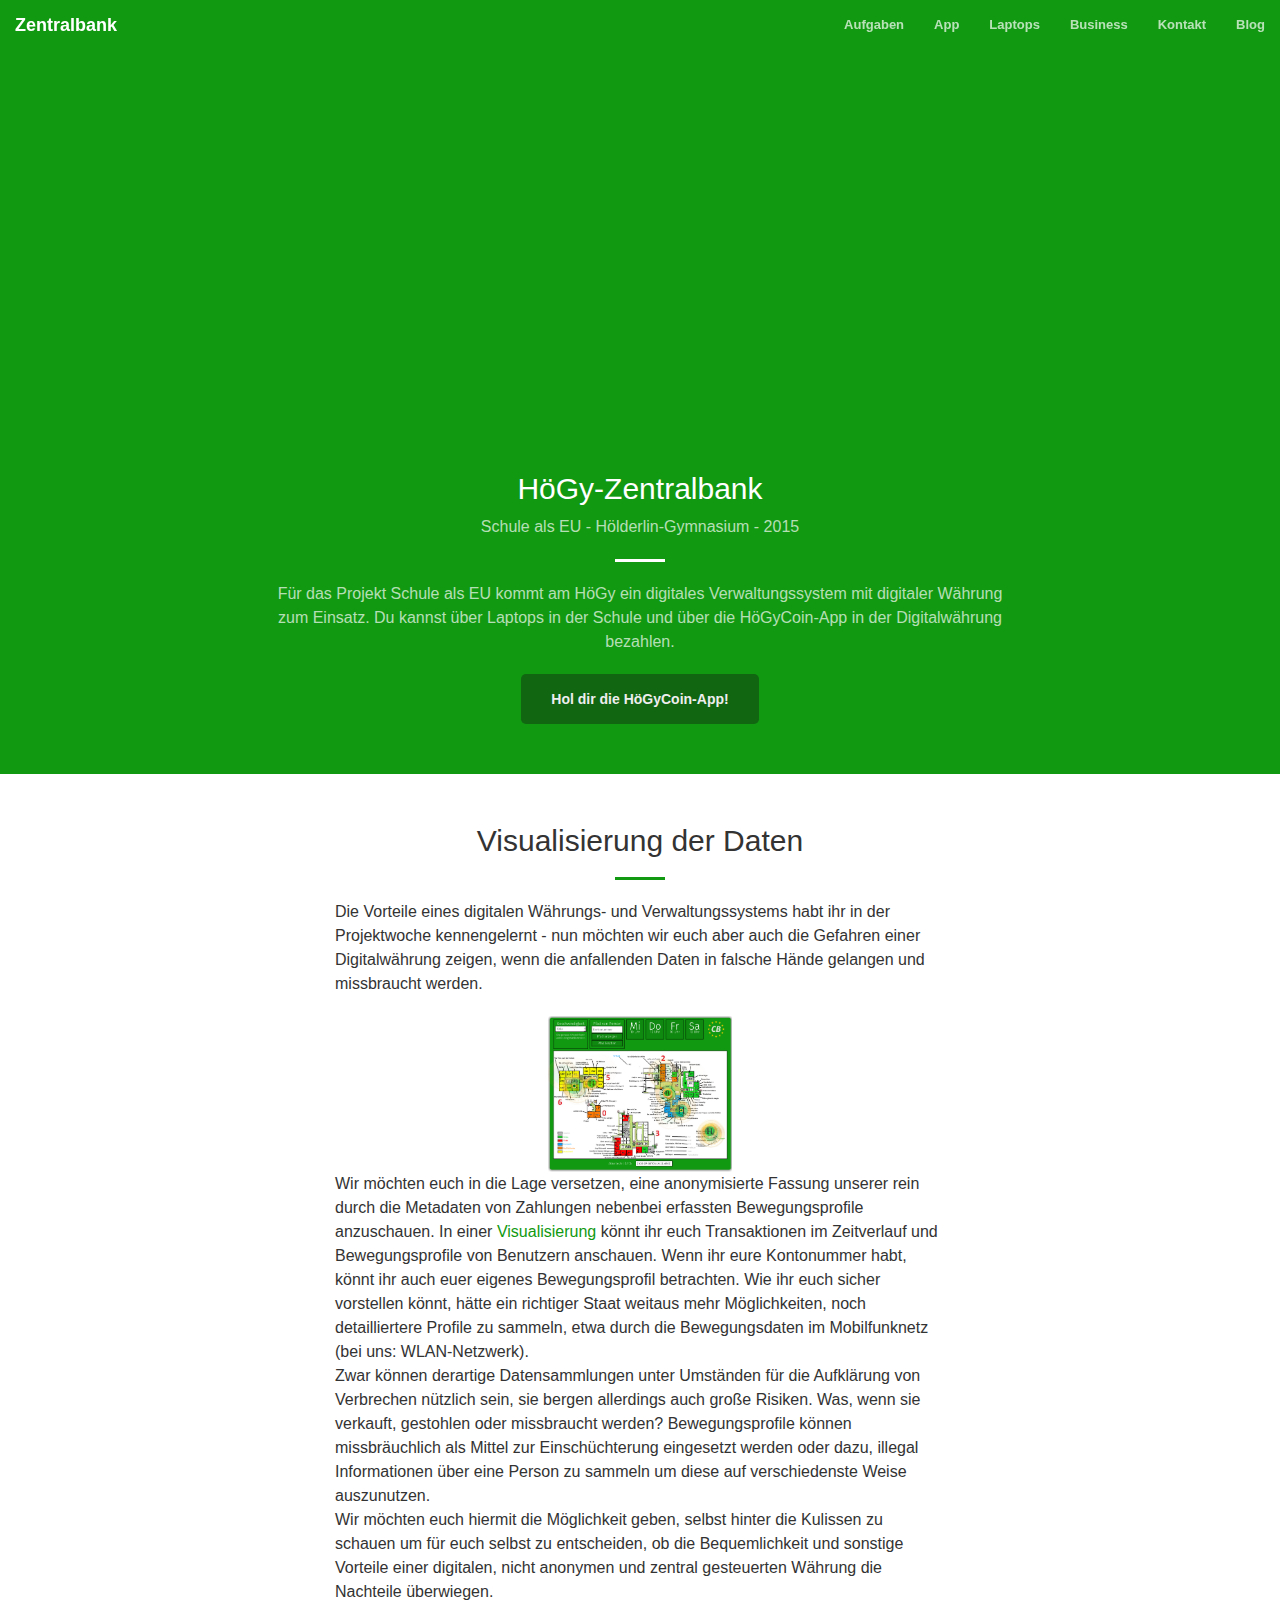
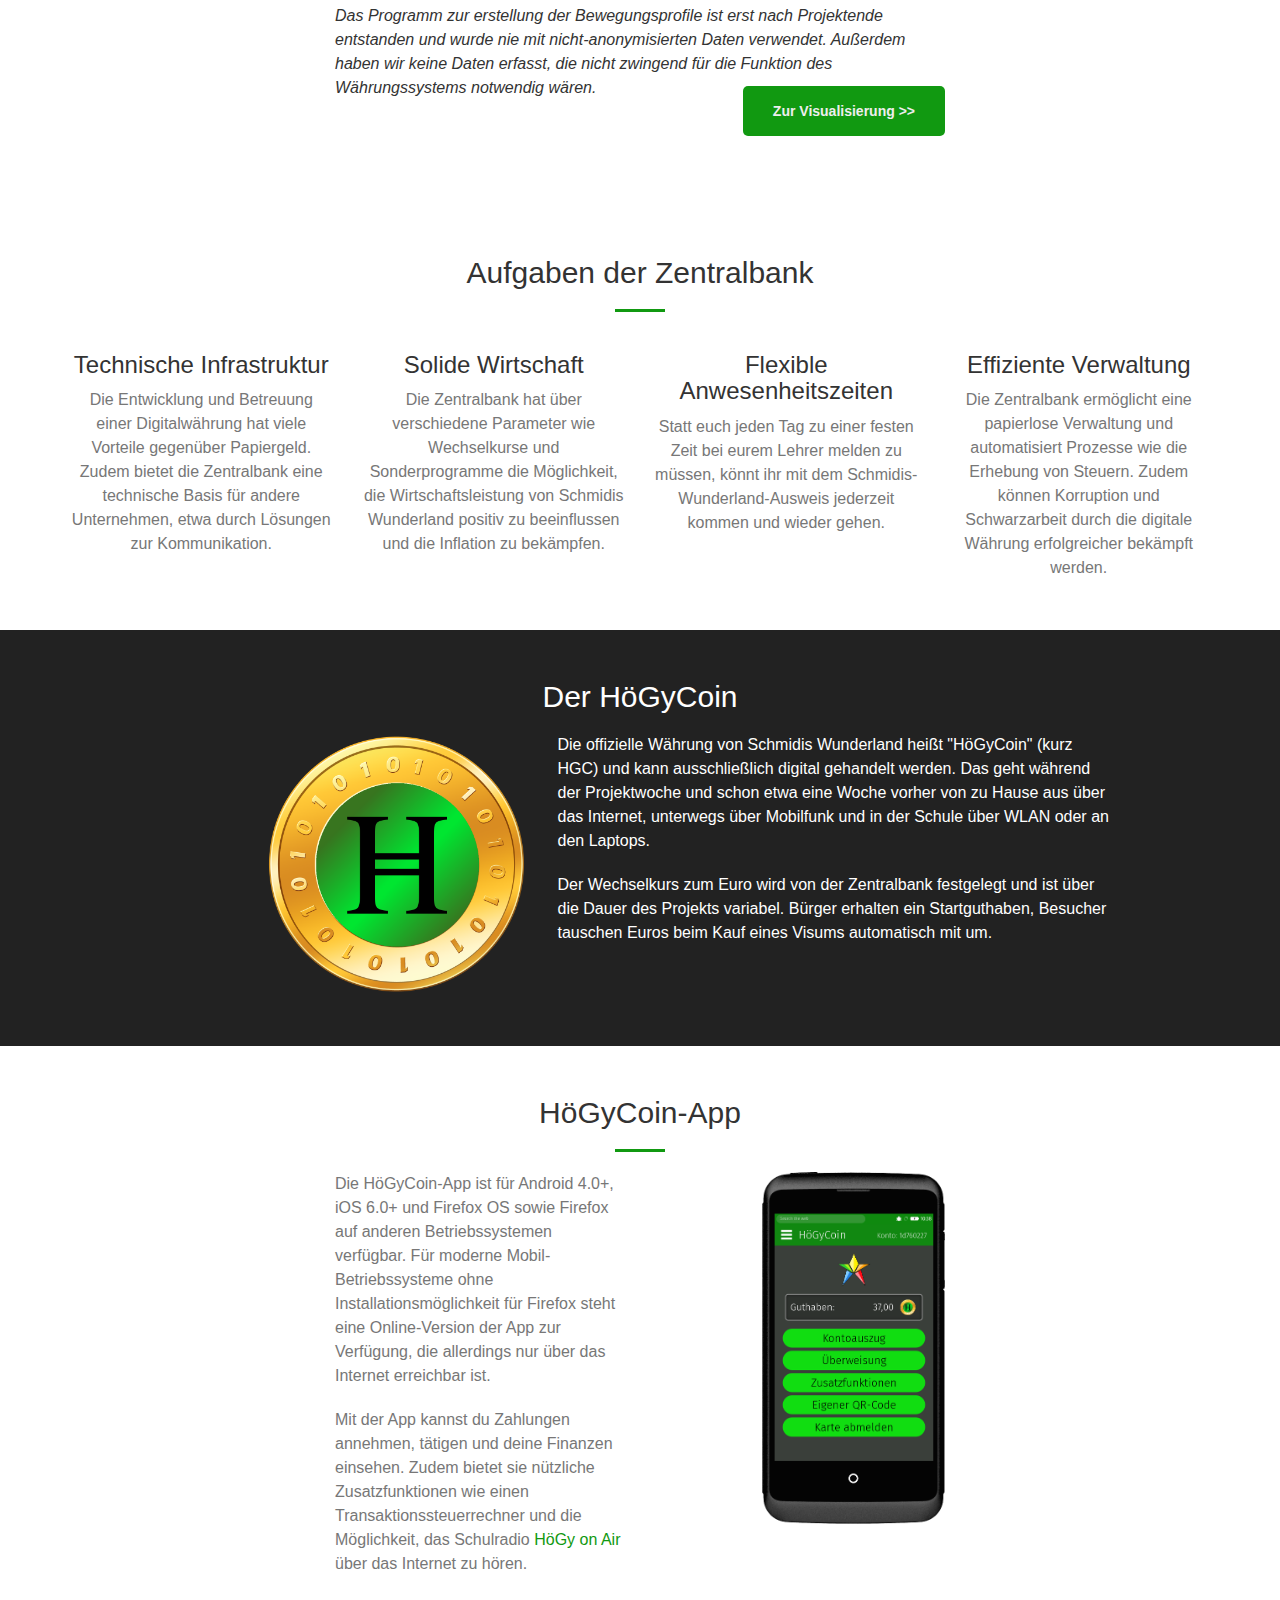
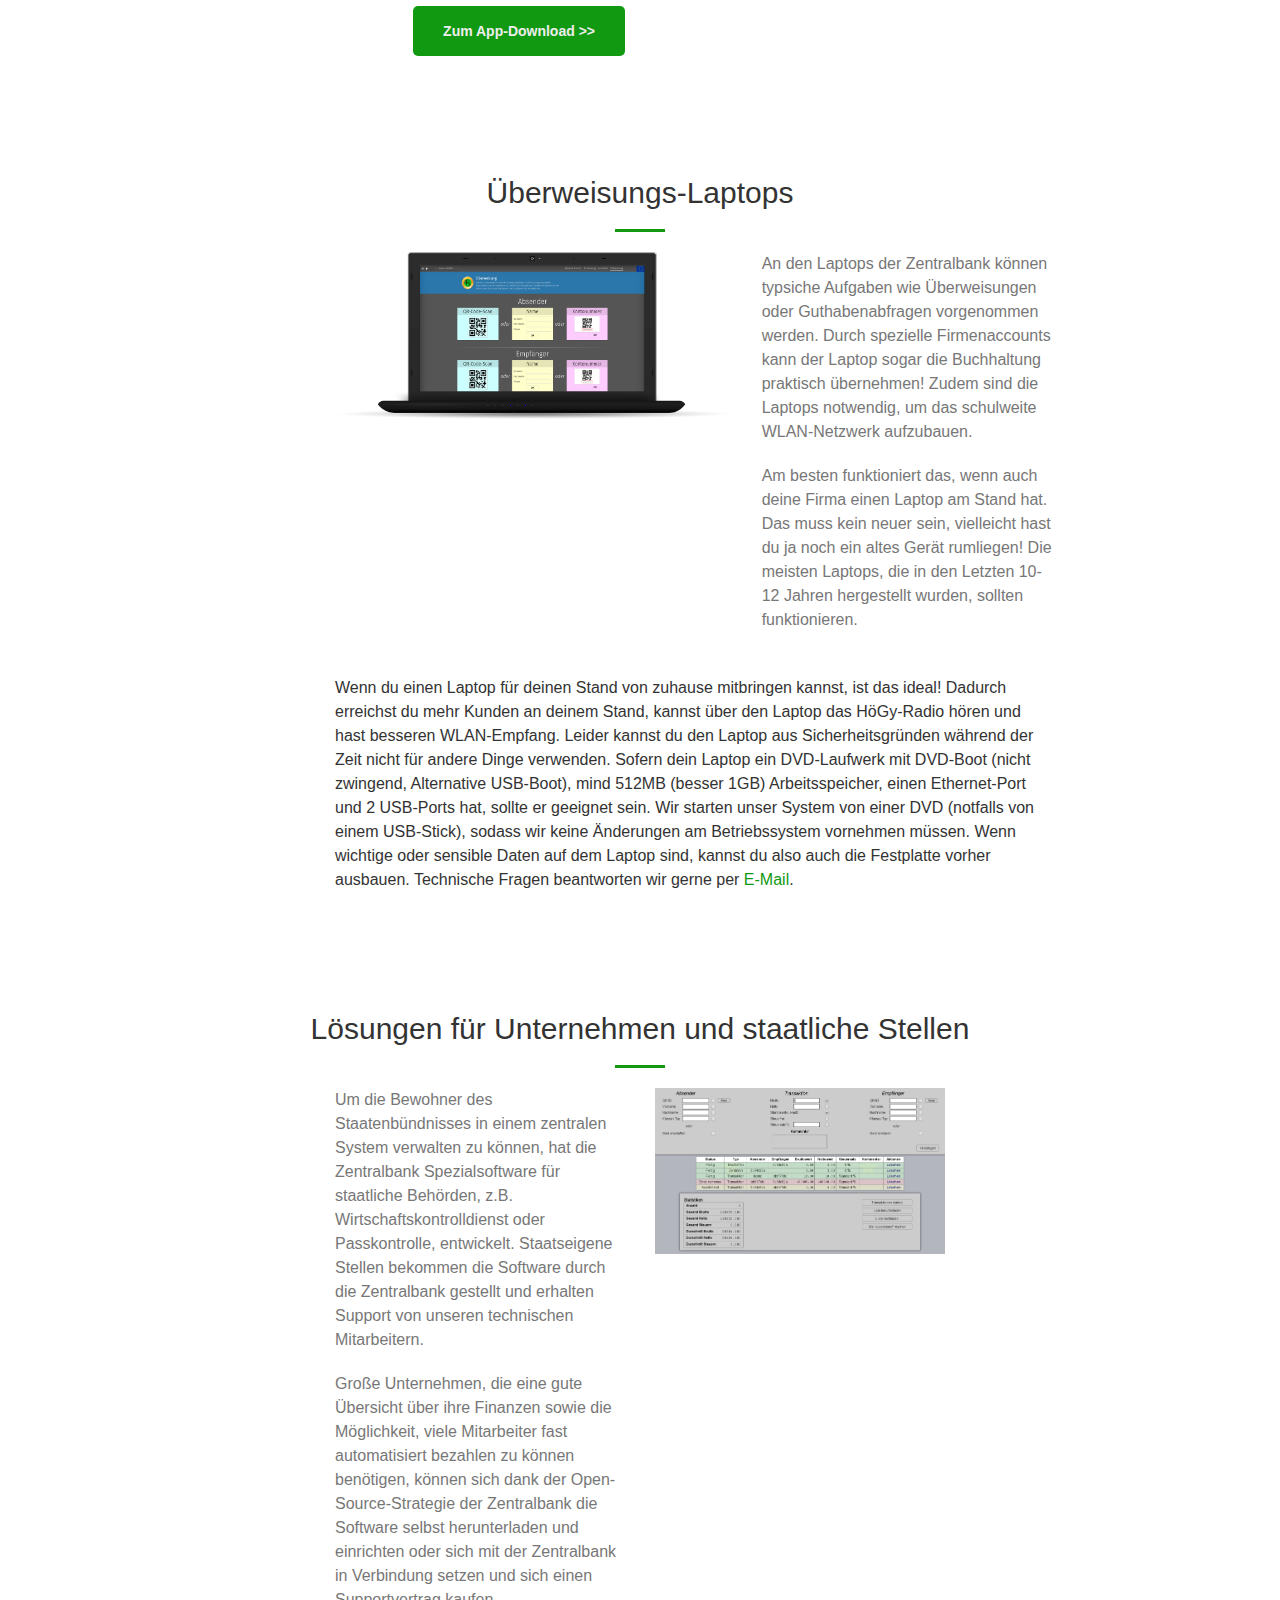
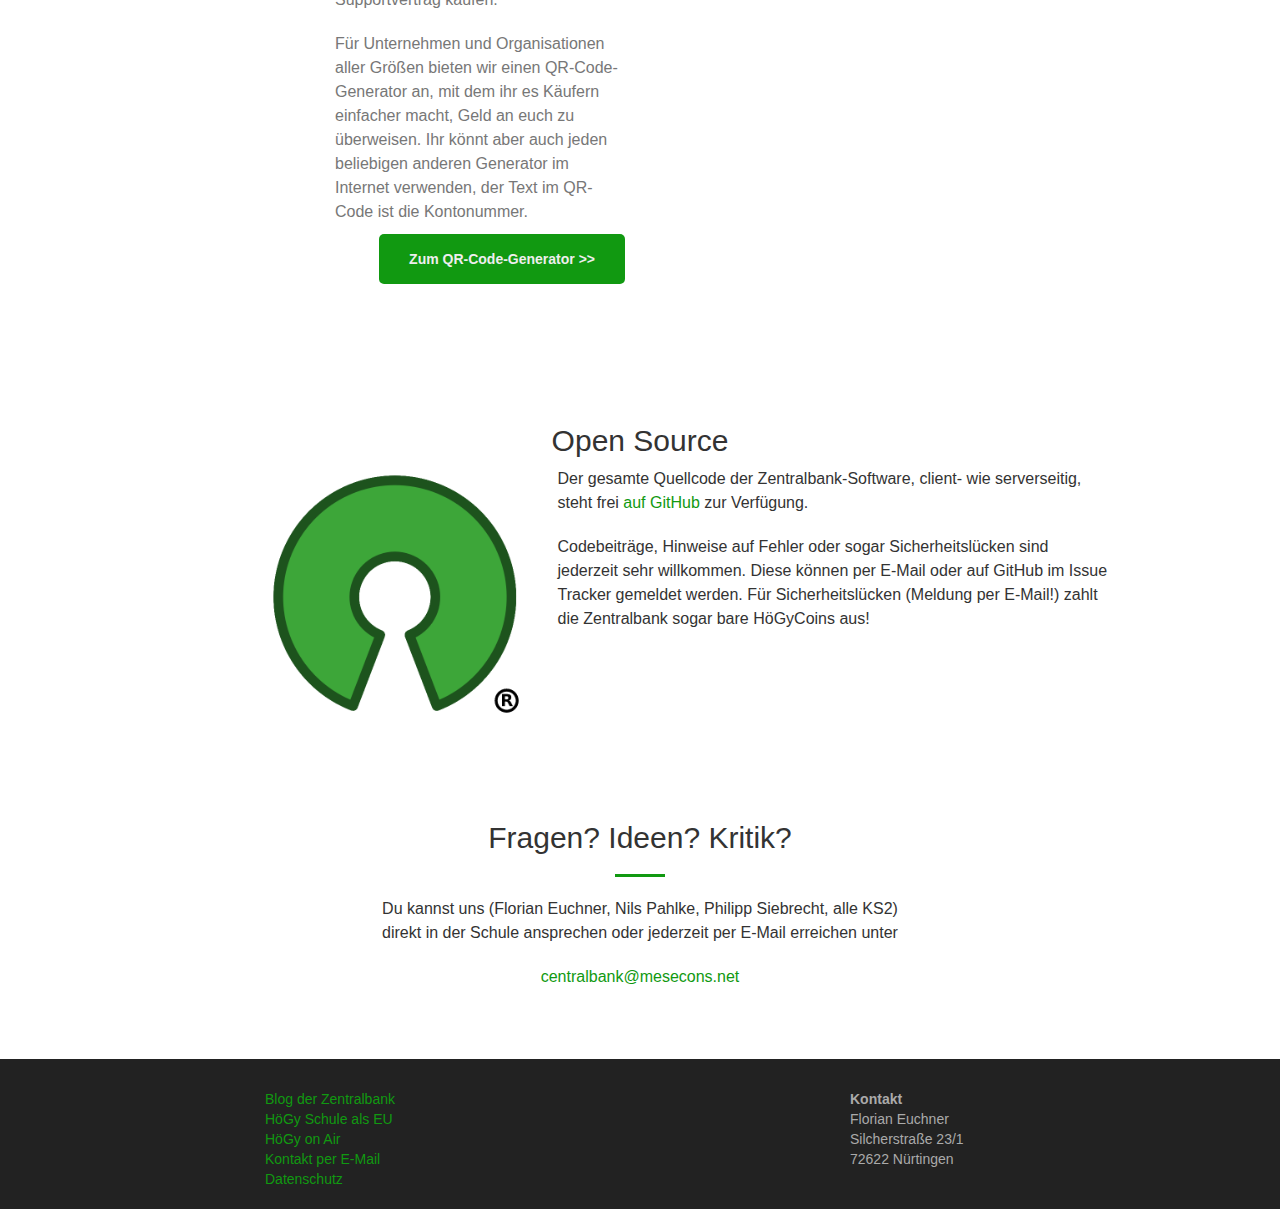
==== commit e1439ea6: "Add visualization and comment about privacy to index.html" ====
--- a/index.html
+++ b/index.html
@@ -79,6 +79,34 @@
 		</div>
 	</section>
 
+	<section id="visualization">
+		<div class="container-fluid">
+			<h2 class="section-heading text-center">Visualisierung der Daten</h2>
+			<hr class="primary">
+			<div class="row">
+
+				<div class="col-lg-offset-3 col-lg-6 col-sm-offset-2 col-sm-5">
+					<p class="text">
+						Die Vorteile eines digitalen Währungs- und Verwaltungssystems habt ihr in der Projektwoche kennengelernt - nun möchten wir euch aber auch die Gefahren einer Digitalwährung zeigen, wenn die anfallenden Daten in falsche Hände gelangen und missbraucht werden.
+					</p>
+				</div>
+				<div class="col-lg-offset-5 col-lg-2 col-sm-3">
+					<a href="visualization"><img src="img/visualization.png" class="img-responsive"></a>
+				</div>
+			</div>
+			<div class="row">
+				<div class="col-lg-offset-3 col-lg-6 col-sm-offset-2 col-sm-8">
+					<p class="text">
+						Wir möchten euch in die Lage versetzen, eine anonymisierte Fassung unserer rein durch die Metadaten von Zahlungen nebenbei erfassten Bewegungsprofile anzuschauen. In einer <a href="visualization">Visualisierung</a> könnt ihr euch Transaktionen im Zeitverlauf und Bewegungsprofile von Benutzern anschauen. Wenn ihr eure Kontonummer habt, könnt ihr auch euer eigenes Bewegungsprofil betrachten. Wie ihr euch sicher vorstellen könnt, hätte ein richtiger Staat weitaus mehr Möglichkeiten, noch detailliertere Profile zu sammeln, etwa durch die Bewegungsdaten im Mobilfunknetz (bei uns: WLAN-Netzwerk).<br/>
+Zwar können derartige Datensammlungen unter Umständen für die Aufklärung von Verbrechen nützlich sein, sie bergen allerdings auch große Risiken. Was, wenn sie verkauft, gestohlen oder missbraucht werden? Bewegungsprofile können missbräuchlich als Mittel zur Einschüchterung eingesetzt werden oder dazu, illegal Informationen über eine Person zu sammeln um diese auf verschiedenste Weise auszunutzen.<br/>
+Wir möchten euch hiermit die Möglichkeit geben, selbst hinter die Kulissen zu schauen um für euch selbst zu entscheiden, ob die Bequemlichkeit und sonstige Vorteile einer digitalen, nicht anonymen und zentral gesteuerten Währung die Nachteile überwiegen.<br/>
+<i>Das Programm zur erstellung der Bewegungsprofile ist erst nach Projektende entstanden und wurde nie mit nicht-anonymisierten Daten verwendet. Außerdem haben wir keine Daten erfasst, die nicht zwingend für die Funktion des Währungssystems notwendig wären.</i>
+<a href="visualization" class="btn btn-default btn-xl btn-dlapp">Zur Visualisierung >></a>
+					</p>
+			</div>
+		</div>
+	</section>
+
 	<section id="tasks">
 		<div class="container">
 			<div class="row">
